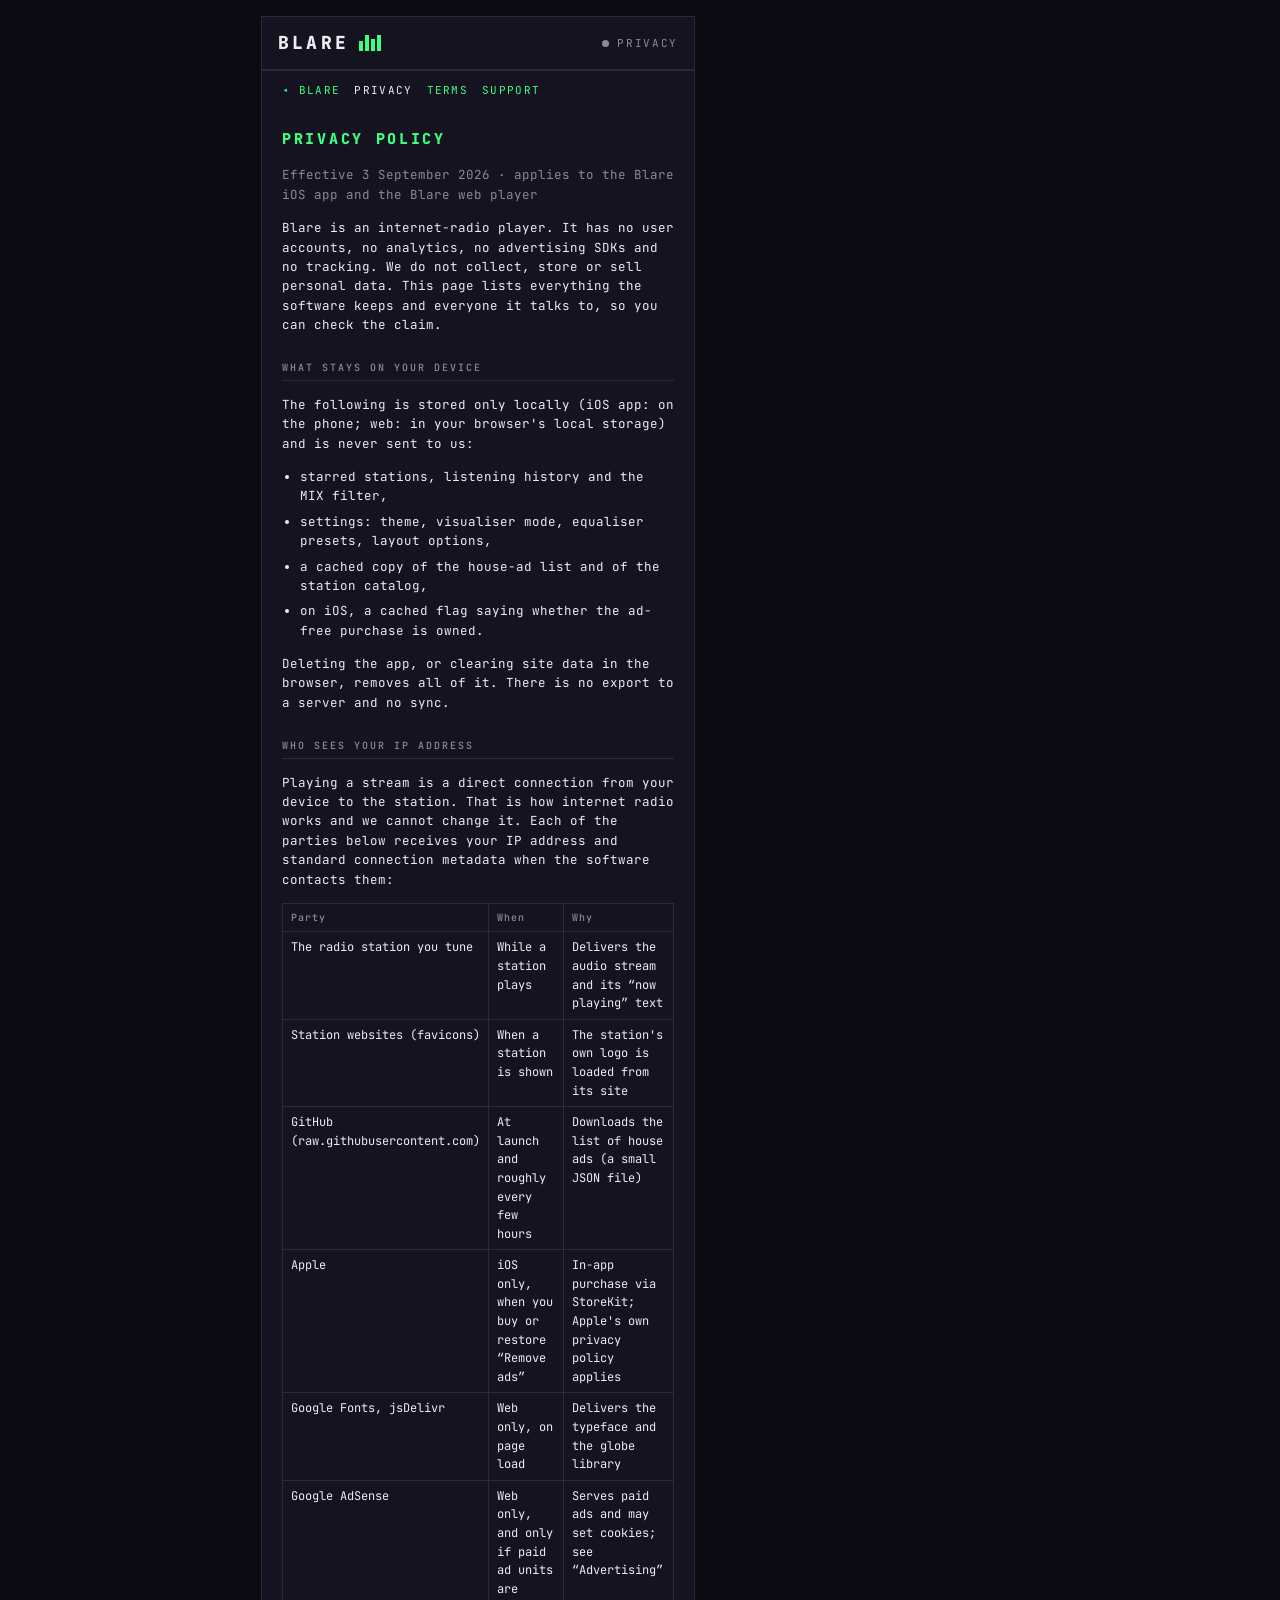
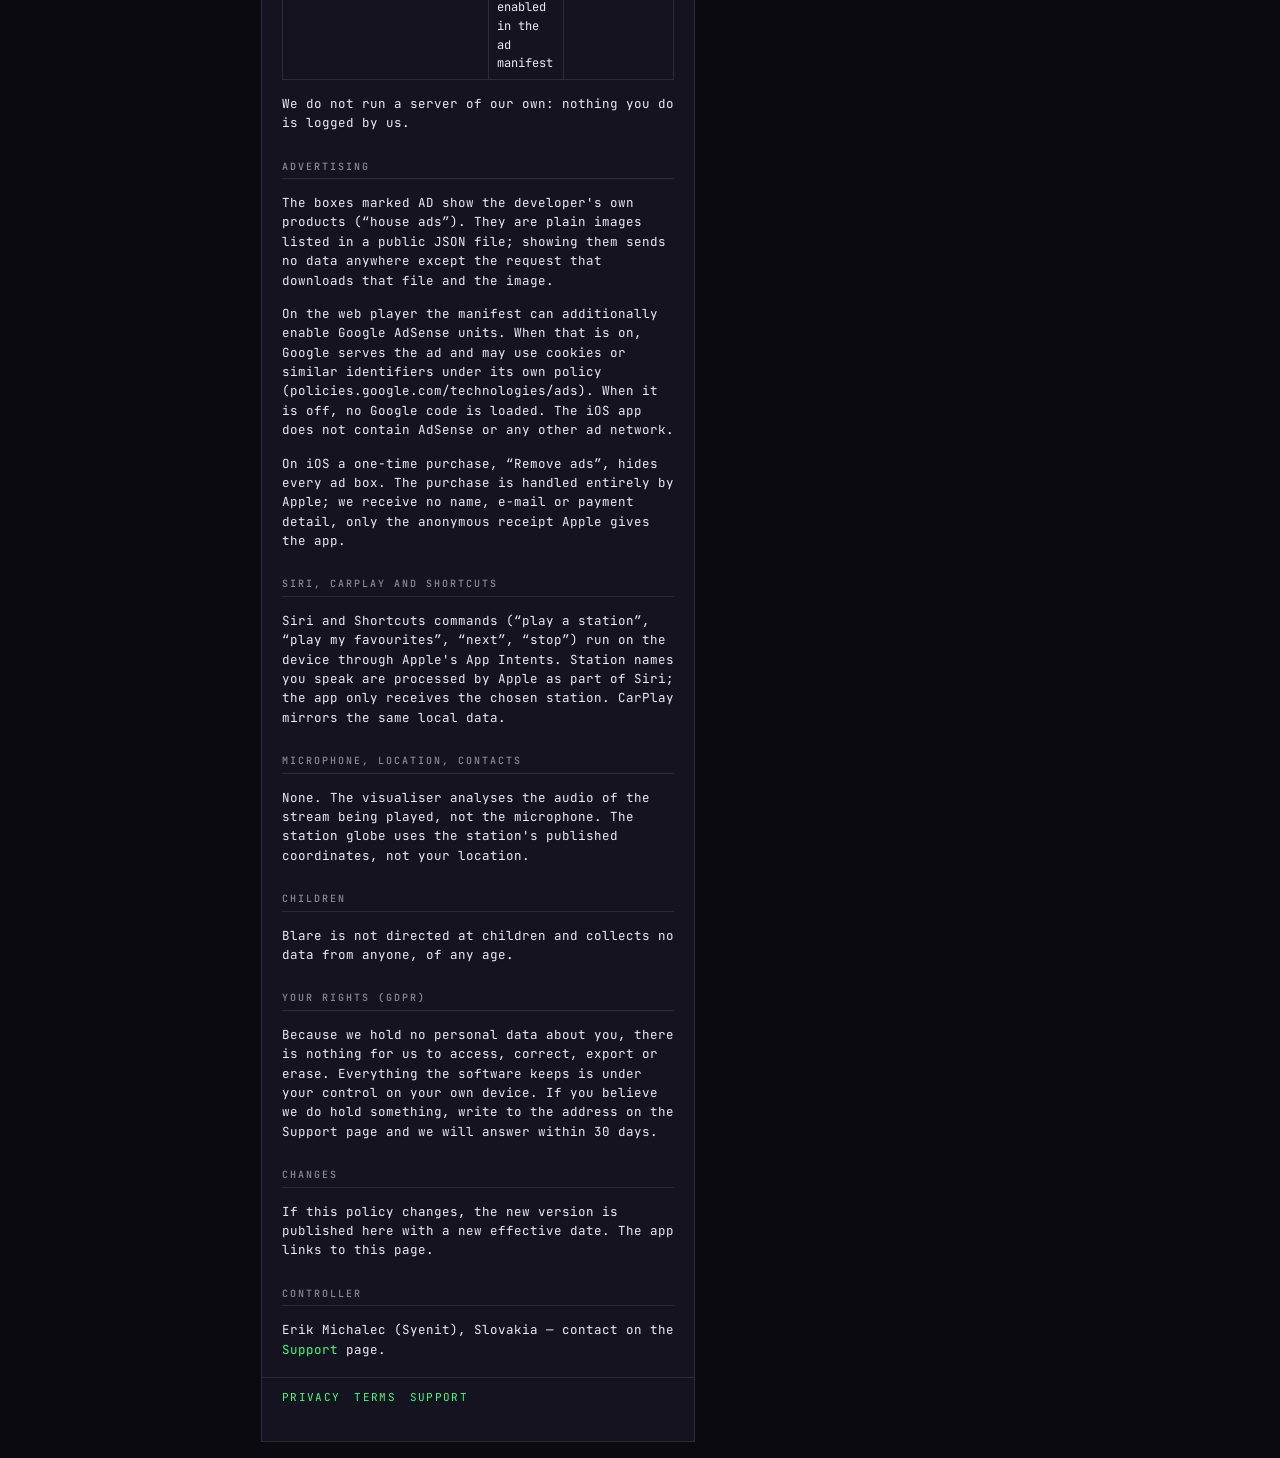
==== privacy.html @ 8f81e280 "Temporary Blare site: landing, privacy policy, terms, support Co-Authored-By: Claude Fable 5.1 <nore" ====
<!DOCTYPE html>
<html lang="en">
<head>
<meta charset="utf-8">
<meta name="viewport" content="width=device-width, initial-scale=1">
<title>Privacy Policy — Blare</title>
<meta name="description" content="How Blare (iOS app and web player) handles data: no accounts, no analytics, no tracking. What stays on your device and which third parties see your IP address.">
<link rel="preconnect" href="https://fonts.googleapis.com">
<link rel="preconnect" href="https://fonts.gstatic.com" crossorigin>
<link href="https://fonts.googleapis.com/css2?family=JetBrains+Mono:wght@400;500;700;800&display=swap" rel="stylesheet">
<link rel="stylesheet" href="blare.css">
</head>
<body>
<div class="page">
  <main class="doc">
    <header class="topbar">
      <div class="wordmark"><a href="./">BLARE</a> <span class="logo" aria-hidden="true"><i></i><i></i><i></i><i></i></span></div>
      <div class="status"><span class="dot"></span><span>PRIVACY</span></div>
    </header>
    <nav class="doc-nav">
      <a href="./">◂ BLARE</a>
      <a href="privacy.html" class="on">PRIVACY</a>
      <a href="terms.html">TERMS</a>
      <a href="support.html">SUPPORT</a>
    </nav>
    <article class="doc-body">
<h1>PRIVACY POLICY</h1>
<p class="dim">Effective 3 September 2026 · applies to the Blare iOS app and the Blare web player</p>

<p>Blare is an internet-radio player. It has no user accounts, no analytics, no advertising SDKs and no tracking. We do not collect, store or sell personal data. This page lists everything the software keeps and everyone it talks to, so you can check the claim.</p>

<h2>WHAT STAYS ON YOUR DEVICE</h2>
<p>The following is stored only locally (iOS app: on the phone; web: in your browser's local storage) and is never sent to us:</p>
<ul>
  <li>starred stations, listening history and the MIX filter,</li>
  <li>settings: theme, visualiser mode, equaliser presets, layout options,</li>
  <li>a cached copy of the house-ad list and of the station catalog,</li>
  <li>on iOS, a cached flag saying whether the ad-free purchase is owned.</li>
</ul>
<p>Deleting the app, or clearing site data in the browser, removes all of it. There is no export to a server and no sync.</p>

<h2>WHO SEES YOUR IP ADDRESS</h2>
<p>Playing a stream is a direct connection from your device to the station. That is how internet radio works and we cannot change it. Each of the parties below receives your IP address and standard connection metadata when the software contacts them:</p>
<table>
  <tr><th>Party</th><th>When</th><th>Why</th></tr>
  <tr><td>The radio station you tune</td><td>While a station plays</td><td>Delivers the audio stream and its “now playing” text</td></tr>
  <tr><td>Station websites (favicons)</td><td>When a station is shown</td><td>The station's own logo is loaded from its site</td></tr>
  <tr><td>GitHub (raw.githubusercontent.com)</td><td>At launch and roughly every few hours</td><td>Downloads the list of house ads (a small JSON file)</td></tr>
  <tr><td>Apple</td><td>iOS only, when you buy or restore “Remove ads”</td><td>In-app purchase via StoreKit; Apple's own privacy policy applies</td></tr>
  <tr><td>Google Fonts, jsDelivr</td><td>Web only, on page load</td><td>Delivers the typeface and the globe library</td></tr>
  <tr><td>Google AdSense</td><td>Web only, and only if paid ad units are enabled in the ad manifest</td><td>Serves paid ads and may set cookies; see “Advertising”</td></tr>
</table>
<p>We do not run a server of our own: nothing you do is logged by us.</p>

<h2>ADVERTISING</h2>
<p>The boxes marked AD show the developer's own products (“house ads”). They are plain images listed in a public JSON file; showing them sends no data anywhere except the request that downloads that file and the image.</p>
<p>On the web player the manifest can additionally enable Google AdSense units. When that is on, Google serves the ad and may use cookies or similar identifiers under its own policy (policies.google.com/technologies/ads). When it is off, no Google code is loaded. The iOS app does not contain AdSense or any other ad network.</p>
<p>On iOS a one-time purchase, “Remove ads”, hides every ad box. The purchase is handled entirely by Apple; we receive no name, e-mail or payment detail, only the anonymous receipt Apple gives the app.</p>

<h2>SIRI, CARPLAY AND SHORTCUTS</h2>
<p>Siri and Shortcuts commands (“play a station”, “play my favourites”, “next”, “stop”) run on the device through Apple's App Intents. Station names you speak are processed by Apple as part of Siri; the app only receives the chosen station. CarPlay mirrors the same local data.</p>

<h2>MICROPHONE, LOCATION, CONTACTS</h2>
<p>None. The visualiser analyses the audio of the stream being played, not the microphone. The station globe uses the station's published coordinates, not your location.</p>

<h2>CHILDREN</h2>
<p>Blare is not directed at children and collects no data from anyone, of any age.</p>

<h2>YOUR RIGHTS (GDPR)</h2>
<p>Because we hold no personal data about you, there is nothing for us to access, correct, export or erase. Everything the software keeps is under your control on your own device. If you believe we do hold something, write to the address on the Support page and we will answer within 30 days.</p>

<h2>CHANGES</h2>
<p>If this policy changes, the new version is published here with a new effective date. The app links to this page.</p>

<h2>CONTROLLER</h2>
<p>Erik Michalec (Syenit), Slovakia — contact on the <a href="support.html">Support</a> page.</p>
    </article>
    <nav class="doc-nav">
      <a href="privacy.html">PRIVACY</a><a href="terms.html">TERMS</a><a href="support.html">SUPPORT</a>
    </nav>
  </main>
</div>
</body>
</html>
---- blare.css ----
/* Blare web — the iOS player's look, token for token.
   Every colour is a theme token; the themes are the same eleven as the app. */
:root{
  --bg0:#0b0a10;--bg:#151320;--pn:#1b1824;--fg:#ececf1;--dim:#8a8a95;--ln:#2e2b38;
  --acc:#3dff7f;--acc2:#ffd400;--ok:#3dff7f;--warn:#ffd400;--err:#ff3d9a;
  --rowpad:10px;--cellw:7px;
}
*{box-sizing:border-box}
html,body{margin:0;padding:0;background:var(--bg0);color:var(--fg);overflow-x:hidden}
body{font-family:'JetBrains Mono',ui-monospace,SFMono-Regular,Menlo,monospace;font-size:12px;line-height:1.35;-webkit-font-smoothing:antialiased}
button{font:inherit;color:inherit;background:none;border:0;cursor:pointer;padding:0}
input{font:inherit;color:inherit}
a{color:var(--acc);text-decoration:none}
.hidden{display:none!important}
.dim{color:var(--dim)}.acc{color:var(--acc)}.acc2{color:var(--acc2)}.warn{color:var(--warn)}.ok{color:var(--ok)}.err{color:var(--err)}
.center{text-align:center}
.label{font-size:9px;letter-spacing:.2em;color:var(--dim)}

.page{min-height:100vh;display:grid;grid-template-columns:minmax(0,1fr);justify-items:center;align-content:start;gap:12px;padding:16px}
.ad-side{display:none}
@media (min-width:1100px){
  .page{grid-template-columns:434px 300px;justify-content:center;column-gap:24px}
  .ad-leaderboard{grid-column:1/2;grid-row:1;align-self:start}
  .phone{grid-column:1/2;grid-row:2}
  .ad-side{display:flex;grid-column:2/3;grid-row:2;align-self:start;position:sticky;top:16px}
}

/* ---- the phone column ---- */
.phone{width:100%;max-width:434px;min-height:calc(100vh - 32px);background:var(--bg);border:1px solid var(--ln);display:flex;flex-direction:column;position:relative;overflow:hidden}
.phone.scan::after{content:"";position:absolute;inset:0;pointer-events:none;background:repeating-linear-gradient(0deg,rgba(0,0,0,.14) 0 1px,transparent 1px 3px)}
.phone.compact{--rowpad:6px}

.topbar{display:flex;align-items:center;gap:14px;padding:14px 16px;border-bottom:1px solid var(--ln)}
.wordmark{font-weight:800;font-size:18px;letter-spacing:.18em;display:flex;align-items:center;gap:10px;flex:1}
.logo{display:inline-flex;gap:2px;align-items:flex-end;height:16px}
.logo i{display:block;width:4px;background:var(--acc)}
.logo i:nth-child(1){height:10px}.logo i:nth-child(2){height:16px}.logo i:nth-child(3){height:12px}.logo i:nth-child(4){height:16px}
.status{display:flex;align-items:center;gap:8px;font-size:11px;letter-spacing:.15em;color:var(--dim)}
.dot{width:7px;height:7px;background:var(--dim);border-radius:50%}
.dot.live{background:var(--ok);animation:blinkdot 1.6s infinite}
@keyframes blinkdot{0%,60%{opacity:1}61%,100%{opacity:.15}}
.icon{font-size:14px;color:var(--acc)}
#settingsBtn{color:var(--dim)}

.screen{display:flex;flex-direction:column;gap:10px;padding:14px 16px;flex:1}

/* ---- station card ---- */
.card{border:1px solid var(--ln)}
.card-head{display:flex;align-items:center;gap:10px;padding:12px 12px 6px}
.station-name{flex:1;color:var(--acc);font-weight:800;letter-spacing:.12em;font-size:13px;white-space:nowrap;overflow:hidden;text-overflow:ellipsis}
.kind{color:var(--dim);font-size:11px}
.star{color:var(--dim);font-size:14px}.star.on{color:var(--acc2)}
.title-line{padding:6px 12px;font-size:15px;white-space:nowrap;overflow:hidden;text-overflow:ellipsis}
.title-line.none{color:var(--dim)}
.title-line .note{color:var(--acc)}
.meta-line{display:flex;justify-content:space-between;padding:0 12px 10px;font-size:11px;color:var(--dim);border-bottom:1px solid var(--ln)}
#playstate.on{color:var(--ok)}
.spectrum{padding:10px 10px 6px}
#spec{display:block;width:100%;height:150px}
.caption{padding:0 12px 6px;font-size:9px;letter-spacing:.18em;color:var(--dim)}
.caption.live{color:var(--ok)}.caption.pattern{color:var(--warn)}
.stream-line{display:flex;justify-content:space-between;padding:4px 12px 12px;font-size:11px;letter-spacing:.1em}

/* ---- vis slider ---- */
.vis{display:flex;align-items:center;gap:12px;border:1px solid var(--ln);padding:12px}
.segments{flex:1;display:flex;gap:2px;height:12px;cursor:pointer}
.segments i{flex:1;background:var(--pn);border:1px solid var(--ln)}
.segments i.on{background:var(--acc);border-color:var(--acc)}
.mode{font-weight:700;letter-spacing:.12em;font-size:12px;min-width:6ch;text-align:right}
.vis-icon{color:var(--dim)}

/* ---- transport ---- */
.transport{display:grid;grid-template-columns:1fr 1fr 1fr;gap:12px}
.tbtn{border:1px solid var(--ln);padding:16px 0;font-size:13px;letter-spacing:.2em;font-weight:500}
.tbtn.play{background:var(--acc);color:var(--bg0);font-size:20px;border-color:var(--acc)}
.volume{display:flex;align-items:center;gap:12px;border:1px solid var(--ln);padding:8px 12px}
.volume input{flex:1;accent-color:var(--acc)}

/* ---- list ---- */
.list-box{border:1px solid var(--ln)}
.list-head{display:flex;justify-content:space-between;align-items:center;padding:12px;border-bottom:1px solid var(--ln);font-size:11px;letter-spacing:.1em}
.src{color:var(--acc);letter-spacing:.15em;font-weight:700;border-left:1px solid var(--ln);padding-left:12px}
.rows{list-style:none;margin:0;padding:0}
.rows li{display:flex;align-items:center;gap:10px;padding:var(--rowpad) 12px;border-bottom:1px solid var(--ln);cursor:pointer;min-height:44px}
.rows li:last-child{border-bottom:0}
.rows li .mark{width:12px;color:var(--acc)}
.rows li .idx{color:var(--dim);min-width:3ch;text-align:right}
.rows li .name{flex:1;font-weight:700;letter-spacing:.08em;white-space:nowrap;overflow:hidden;text-overflow:ellipsis;text-transform:uppercase}
.rows li .sub{display:block;font-weight:400;color:var(--dim);font-size:10px;letter-spacing:.06em}
.rows li.cur .name{color:var(--acc)}
.rows li .np{width:8px;height:8px;border-radius:50%;background:var(--ln)}
.rows li.cur .np{background:var(--ok)}
.rows li .fav{color:var(--dim)}.rows li .fav.on{color:var(--acc2)}
.rows li .meta{color:var(--dim);font-size:11px;white-space:nowrap}
.open-all{width:100%;padding:12px;color:var(--acc);letter-spacing:.15em;font-weight:700;border-top:1px solid var(--ln)}

/* ---- lib ---- */
.search{display:flex;align-items:center;gap:10px;border:1px solid var(--acc);padding:12px}
.search input{flex:1;background:none;border:0;outline:0;font-size:16px;letter-spacing:.08em;text-transform:uppercase}
.search input::placeholder{color:var(--dim)}
.chips{display:flex;align-items:center;gap:8px;flex-wrap:wrap}
.chip{border:1px solid var(--ln);padding:8px 12px;letter-spacing:.12em;font-size:11px;color:var(--acc)}
.chip.on{background:var(--acc);color:var(--bg0);border-color:var(--acc)}
.col-head{display:flex;justify-content:space-between;font-size:9px;letter-spacing:.2em;color:var(--dim);padding:0 12px}
.rows.lib{border:1px solid var(--ln)}

/* ---- settings ---- */
.themes{display:grid;grid-template-columns:1fr 1fr;gap:8px}
.theme{border:1px solid var(--ln);padding:10px;text-align:left;display:flex;align-items:center;gap:8px;font-size:11px;letter-spacing:.1em}
.theme.on{border-color:var(--acc)}
.theme .sw{display:flex;gap:2px}.theme .sw i{width:8px;height:14px;display:block}
.about{font-size:11px;line-height:1.5;border:1px solid var(--ln);padding:12px}
.store{display:block;border:1px solid var(--acc);padding:14px;text-align:center;letter-spacing:.15em;font-weight:700}

/* ---- tabs ---- */
.tabs{display:grid;grid-template-columns:repeat(5,1fr);border-top:1px solid var(--ln);background:var(--pn)}
.tab{padding:12px 0 14px;font-size:9px;letter-spacing:.25em;color:var(--dim);display:flex;flex-direction:column;gap:6px;align-items:center}
.tab span{font-size:14px}
.tab.on{color:var(--acc)}
.tab.on::before{content:"";display:block;width:60%;height:2px;background:var(--acc);margin:-12px 0 4px}

/* ---- ad slots ----
   Reserved at IAB sizes so a network creative drops in without a reflow.
   Dashed border + AD badge: the reader always knows what this box is. */
.ad{border:1px dashed var(--ln);color:var(--fg);position:relative;display:flex;align-items:center;justify-content:center;text-align:left}
.ad-leaderboard{width:100%;max-width:434px;height:90px}
.ad-inline{min-height:72px}
.ad-side{width:300px;min-height:600px}
.ad .badge{position:absolute;top:6px;left:8px;font-size:9px;letter-spacing:.2em;color:var(--dim);border:1px solid var(--dim);padding:2px 5px}
.ad a.house{display:flex;flex-direction:column;gap:3px;padding:22px 12px 12px;width:100%;color:inherit}
.ad-side a.house{justify-content:center;height:600px;padding:12px 16px;gap:10px}
.ad .kicker{font-size:9px;letter-spacing:.18em;color:var(--dim)}
.ad .title{font-weight:700;font-size:13px}
.ad .line{font-size:11px;color:var(--dim)}
.ad .cta{color:var(--acc);font-size:11px;letter-spacing:.12em;margin-top:6px}

/* Leaderboard: 90px tall, so the house ad reads as one row, not a stack. */
.ad-leaderboard a.house{flex-direction:row;align-items:center;flex-wrap:wrap;gap:4px 14px;padding:10px 12px 10px 52px;height:90px}
.ad-leaderboard .kicker{width:100%}
.ad-leaderboard .line{flex:1;min-width:0;white-space:nowrap;overflow:hidden;text-overflow:ellipsis}
.ad-leaderboard .cta{margin:0}

.ad a.house.has-image{padding:0;align-items:center;justify-content:center}
.ad a.house img{max-width:100%;max-height:100%;object-fit:contain;display:block}
.ad-leaderboard a.house.has-image img{height:90px}
.ad-side a.house.has-image img{height:600px;width:300px}
.ad-inline a.house.has-image img{height:72px}

/* ---- screens added for parity with the iOS app ---- */
.icon.dim{color:var(--dim)}
.box{border:1px solid var(--ln);padding:10px 12px;font-size:12px}
.note{font-size:11px;line-height:1.5}
.scope{font-size:9px;letter-spacing:.18em;line-height:1.6}
.panel{border:1px solid var(--acc);background:var(--pn);padding:14px 12px;display:flex;flex-direction:column;gap:8px}
.panel .tag{font-size:10px;letter-spacing:.2em;color:var(--acc)}
.panel .track{font-size:17px;font-weight:700;line-height:1.35}
.panel .why{color:var(--warn);font-size:12px;line-height:1.5;border-top:1px solid var(--ln);padding-top:8px}
.panel .hop{border:1px solid var(--acc);color:var(--acc);padding:14px;font-weight:700;letter-spacing:.1em;width:100%}
.filter{font-size:10px;letter-spacing:.1em;color:var(--dim);display:flex;gap:6px;align-items:center;min-height:32px;cursor:pointer}
.filter.on{color:var(--acc2)}
.seg2{display:grid;grid-template-columns:1fr 1fr;border:1px solid var(--ln)}
.segbtn{padding:14px;letter-spacing:.15em;font-weight:700;color:var(--dim)}
.segbtn.on{background:var(--acc);color:var(--bg0)}
.chips .chip.acc2{color:var(--acc2)}
.chips .chip.acc2.on{background:var(--acc2);color:var(--bg0);border-color:var(--acc2)}
.chips.wrap{flex-wrap:wrap}
.legend{font-size:9px;letter-spacing:.12em;line-height:1.6;padding:0 12px 6px}
.rows li.sug{flex-direction:column;align-items:stretch;gap:4px}
.rows li .reason{font-weight:400;color:var(--dim);font-size:11px}
.rows li .tune{color:var(--acc);font-weight:700;letter-spacing:.15em;padding:8px 12px;border:1px solid var(--ln)}
.zero{border:1px solid var(--ln);padding:16px 12px;display:flex;flex-direction:column;gap:6px}
.zero .big{font-size:40px;font-weight:700;color:var(--dim)}
.zero .tier{font-size:12px;color:var(--dim);white-space:pre}
.zero .msg{font-size:15px;font-weight:700}
.watch{border:1px solid var(--ln);padding:12px;display:flex;align-items:center;gap:10px}
.watch .name{flex:1;font-weight:700;letter-spacing:.08em}
.watch .st{border:1px solid var(--ln);color:var(--dim);padding:6px 10px;font-size:11px;letter-spacing:.1em}
.globe-box{position:relative;height:420px;border:1px solid var(--ln);background:var(--pn)}
#globe{display:block;width:100%;height:100%;touch-action:none;cursor:grab}
.globe-zoom{position:absolute;right:8px;bottom:8px;display:flex;flex-direction:column;gap:6px}
.globe-zoom button{width:44px;height:44px;background:var(--bg);border:1px solid var(--ln);color:var(--fg);font-size:18px}
.station-card{border:1px solid var(--acc);background:var(--pn);padding:12px;display:flex;flex-direction:column;gap:6px}
.station-card .row{display:flex;justify-content:space-between;align-items:baseline;gap:8px}
.station-card .name{font-weight:800;letter-spacing:.1em;color:var(--acc)}
.station-card .btns{display:flex;gap:8px;margin-top:4px}
.station-card .btns button{border:1px solid var(--ln);padding:10px 14px;letter-spacing:.12em;color:var(--acc);font-weight:700}
.custom{display:grid;grid-template-columns:repeat(3,minmax(0,1fr));gap:8px}
.custom label{display:flex;flex-direction:column;gap:4px;font-size:9px;letter-spacing:.15em;color:var(--dim)}
.custom input[type=color]{width:100%;height:36px;border:1px solid var(--ln);background:none;padding:0}
.search .chip{margin-left:8px}
.sw{display:flex;gap:2px}.sw i{width:8px;height:14px;display:block}

/* ---- landscape stage ---- */
.stage{position:fixed;inset:0;background:var(--bg);z-index:50;display:flex;flex-direction:column;justify-content:space-between;padding:16px 26px 14px;overflow:hidden}
#stageSpec{position:absolute;inset:0;width:100%;height:100%}
.stage-scrim{position:absolute;inset:0;background:linear-gradient(180deg,var(--bg) 0%,transparent 30%,transparent 48%,var(--bg) 96%);opacity:.9;pointer-events:none}
.stage-top,.stage-mid,.stage-bottom{position:relative}
.wordmark.small{font-size:13px}
.stage-station{color:var(--acc);letter-spacing:.15em;font-weight:700;margin-top:6px}
.stage-caption{font-size:9px;letter-spacing:.18em;color:var(--dim);margin-top:4px}
.stage-title{font-size:30px;font-weight:800;letter-spacing:.02em;line-height:1.15;text-shadow:0 0 12px var(--bg)}
.stage.xl .stage-title{font-size:44px}
.stage-sub{color:var(--dim);font-size:13px;margin-top:6px}
.stage-bottom{display:flex;gap:10px;align-items:center}
.stage-bottom .tbtn{padding:12px 16px;min-width:64px}
.stage-opts{position:absolute;top:62px;right:16px;width:290px;background:var(--bg);border:1px solid var(--acc);padding:12px;display:flex;flex-direction:column;gap:10px;z-index:2}
.stage-opts .label{margin-bottom:4px}
.stage.no-scrim .stage-scrim{display:none}
.stage.no-controls .stage-bottom{visibility:hidden}

/* Country chips: the flag as a faded backdrop, the name on top. Emoji flags
   need no assets; opacity keeps them in the palette's register. */
.chip.flagged{position:relative;overflow:hidden;isolation:isolate}
.chip.flagged::before{content:attr(data-flag);position:absolute;right:-4px;top:50%;transform:translateY(-50%);font-size:28px;line-height:1;opacity:.18;filter:saturate(.7);z-index:-1;pointer-events:none}
.chip.flagged.on::before{opacity:.35}

/* ---- legal / support documents ---- */
.doc{width:100%;max-width:640px;background:var(--bg);border:1px solid var(--ln);padding:0 0 24px;margin:0 auto}
.doc .topbar .wordmark a{color:var(--fg)}
.doc-body{padding:18px 20px;display:flex;flex-direction:column;gap:14px;font-size:12.5px;line-height:1.55}
.doc h1{font-size:15px;letter-spacing:.18em;color:var(--acc);margin:0;font-weight:800}
.doc h2{font-size:10px;letter-spacing:.2em;color:var(--dim);margin:12px 0 0;font-weight:500;border-bottom:1px solid var(--ln);padding-bottom:4px}
.doc p,.doc li{margin:0}
.doc ul{margin:0;padding-left:18px;display:flex;flex-direction:column;gap:6px}
.doc table{border-collapse:collapse;width:100%;font-size:12px}
.doc th,.doc td{text-align:left;padding:6px 8px;border:1px solid var(--ln);vertical-align:top}
.doc th{color:var(--dim);font-weight:500;letter-spacing:.1em;font-size:10px}
.doc-nav{display:flex;gap:14px;padding:12px 20px;border-top:1px solid var(--ln);font-size:11px;letter-spacing:.12em}
.doc-nav a.on{color:var(--fg)}
.footer-links{margin-top:6px}.footer-links a{margin-right:12px}
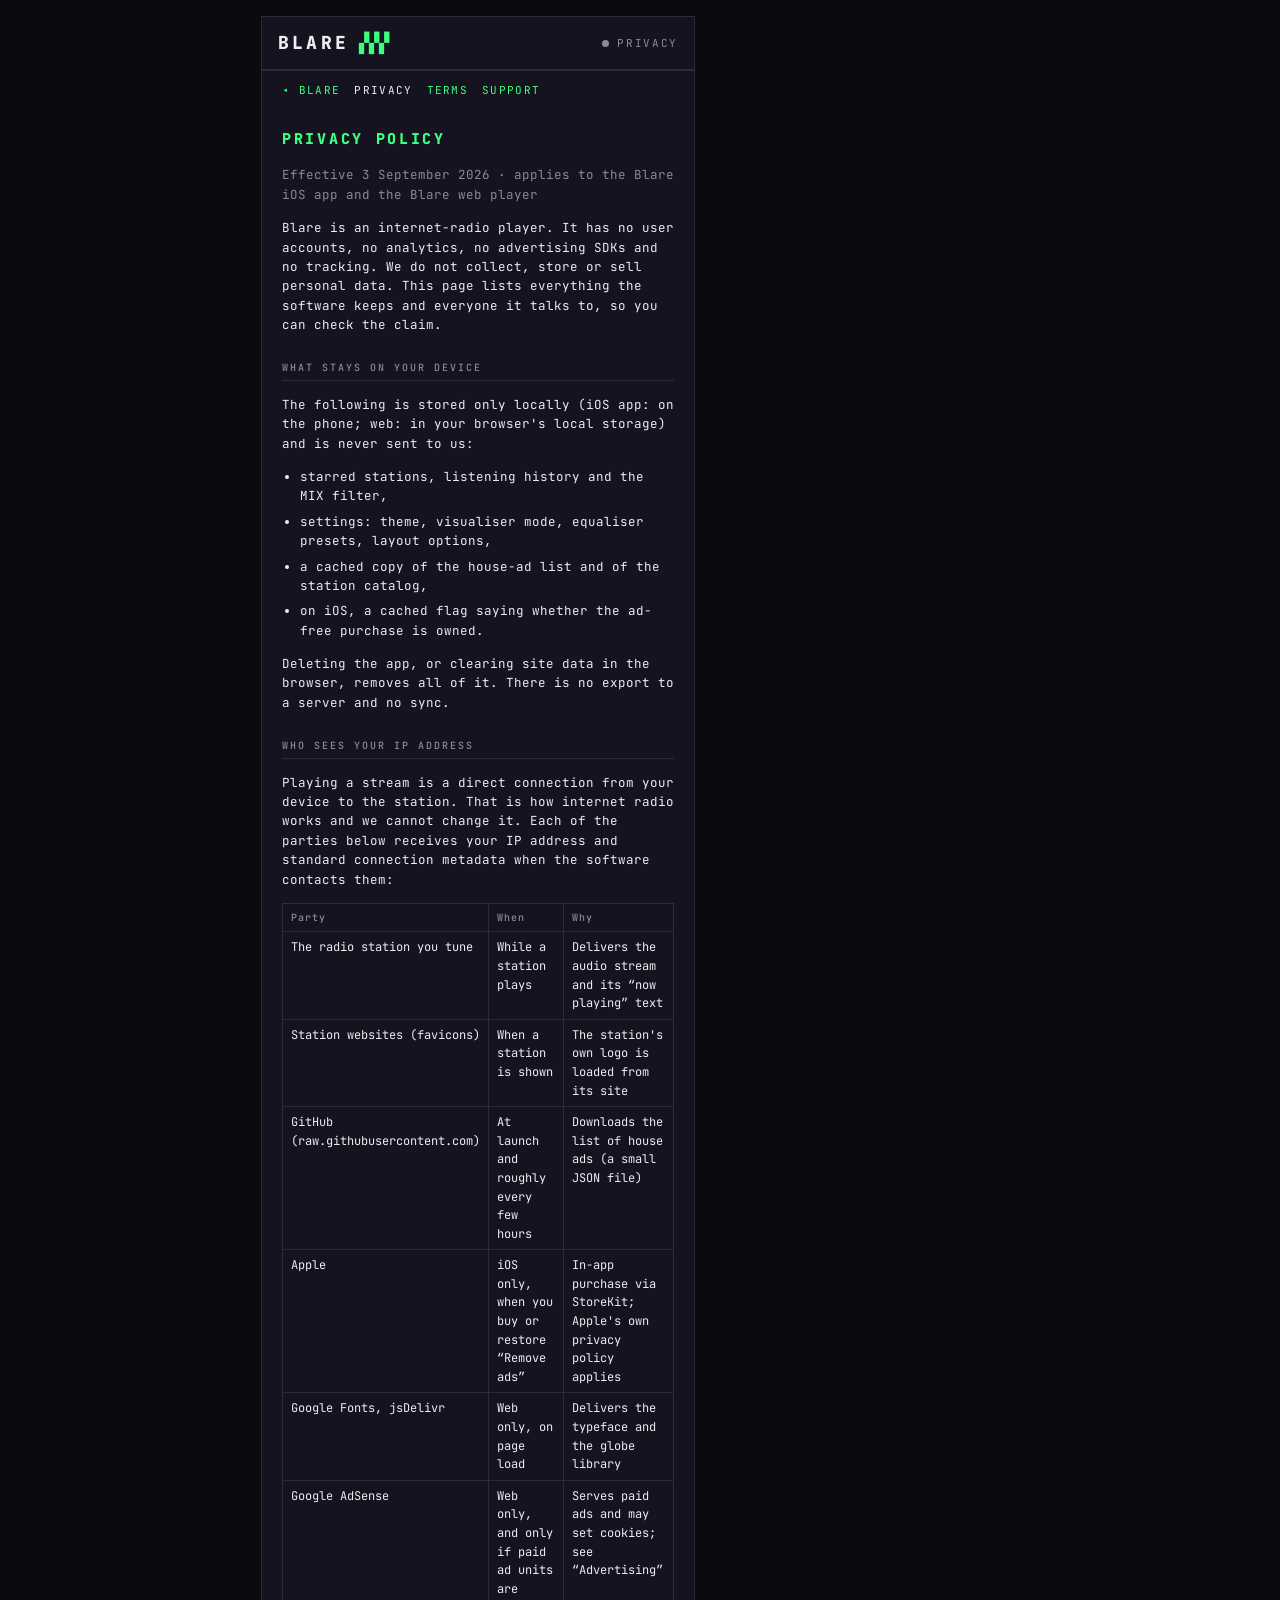
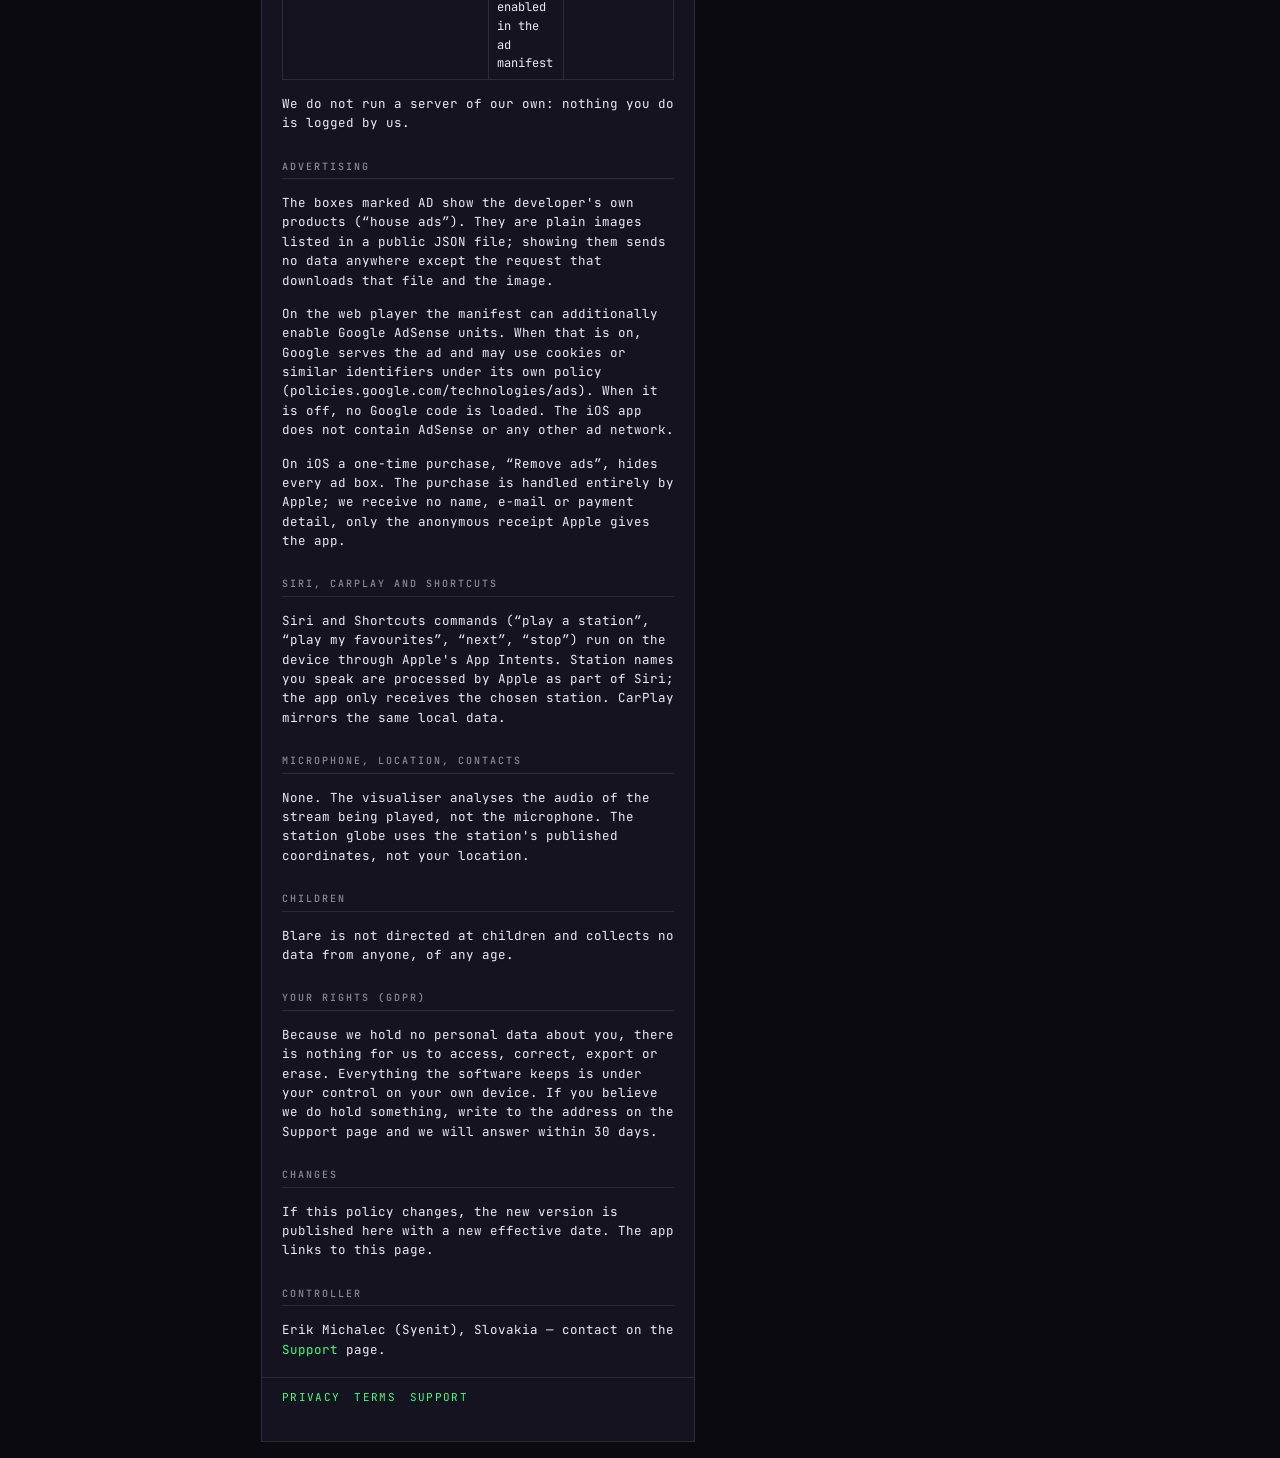
==== commit 6bdbb448: "Wordmark: BLARE ▞▞▞, the app's mark Co-Authored-By: Claude Fable 5.1 <noreply@anthropic.com>" ====
--- a/privacy.html
+++ b/privacy.html
@@ -14,7 +14,7 @@
 <div class="page">
   <main class="doc">
     <header class="topbar">
-      <div class="wordmark"><a href="./">BLARE</a> <span class="logo" aria-hidden="true"><i></i><i></i><i></i><i></i></span></div>
+      <div class="wordmark"><a href="./">BLARE</a> <span class="logo" aria-hidden="true">▞▞▞</span></div>
       <div class="status"><span class="dot"></span><span>PRIVACY</span></div>
     </header>
     <nav class="doc-nav">
--- a/blare.css
+++ b/blare.css
@@ -32,9 +32,7 @@
 
 .topbar{display:flex;align-items:center;gap:14px;padding:14px 16px;border-bottom:1px solid var(--ln)}
 .wordmark{font-weight:800;font-size:18px;letter-spacing:.18em;display:flex;align-items:center;gap:10px;flex:1}
-.logo{display:inline-flex;gap:2px;align-items:flex-end;height:16px}
-.logo i{display:block;width:4px;background:var(--acc)}
-.logo i:nth-child(1){height:10px}.logo i:nth-child(2){height:16px}.logo i:nth-child(3){height:12px}.logo i:nth-child(4){height:16px}
+.logo{color:var(--acc);font-weight:400;letter-spacing:0;font-size:.95em;line-height:1}
 .status{display:flex;align-items:center;gap:8px;font-size:11px;letter-spacing:.15em;color:var(--dim)}
 .dot{width:7px;height:7px;background:var(--dim);border-radius:50%}
 .dot.live{background:var(--ok);animation:blinkdot 1.6s infinite}
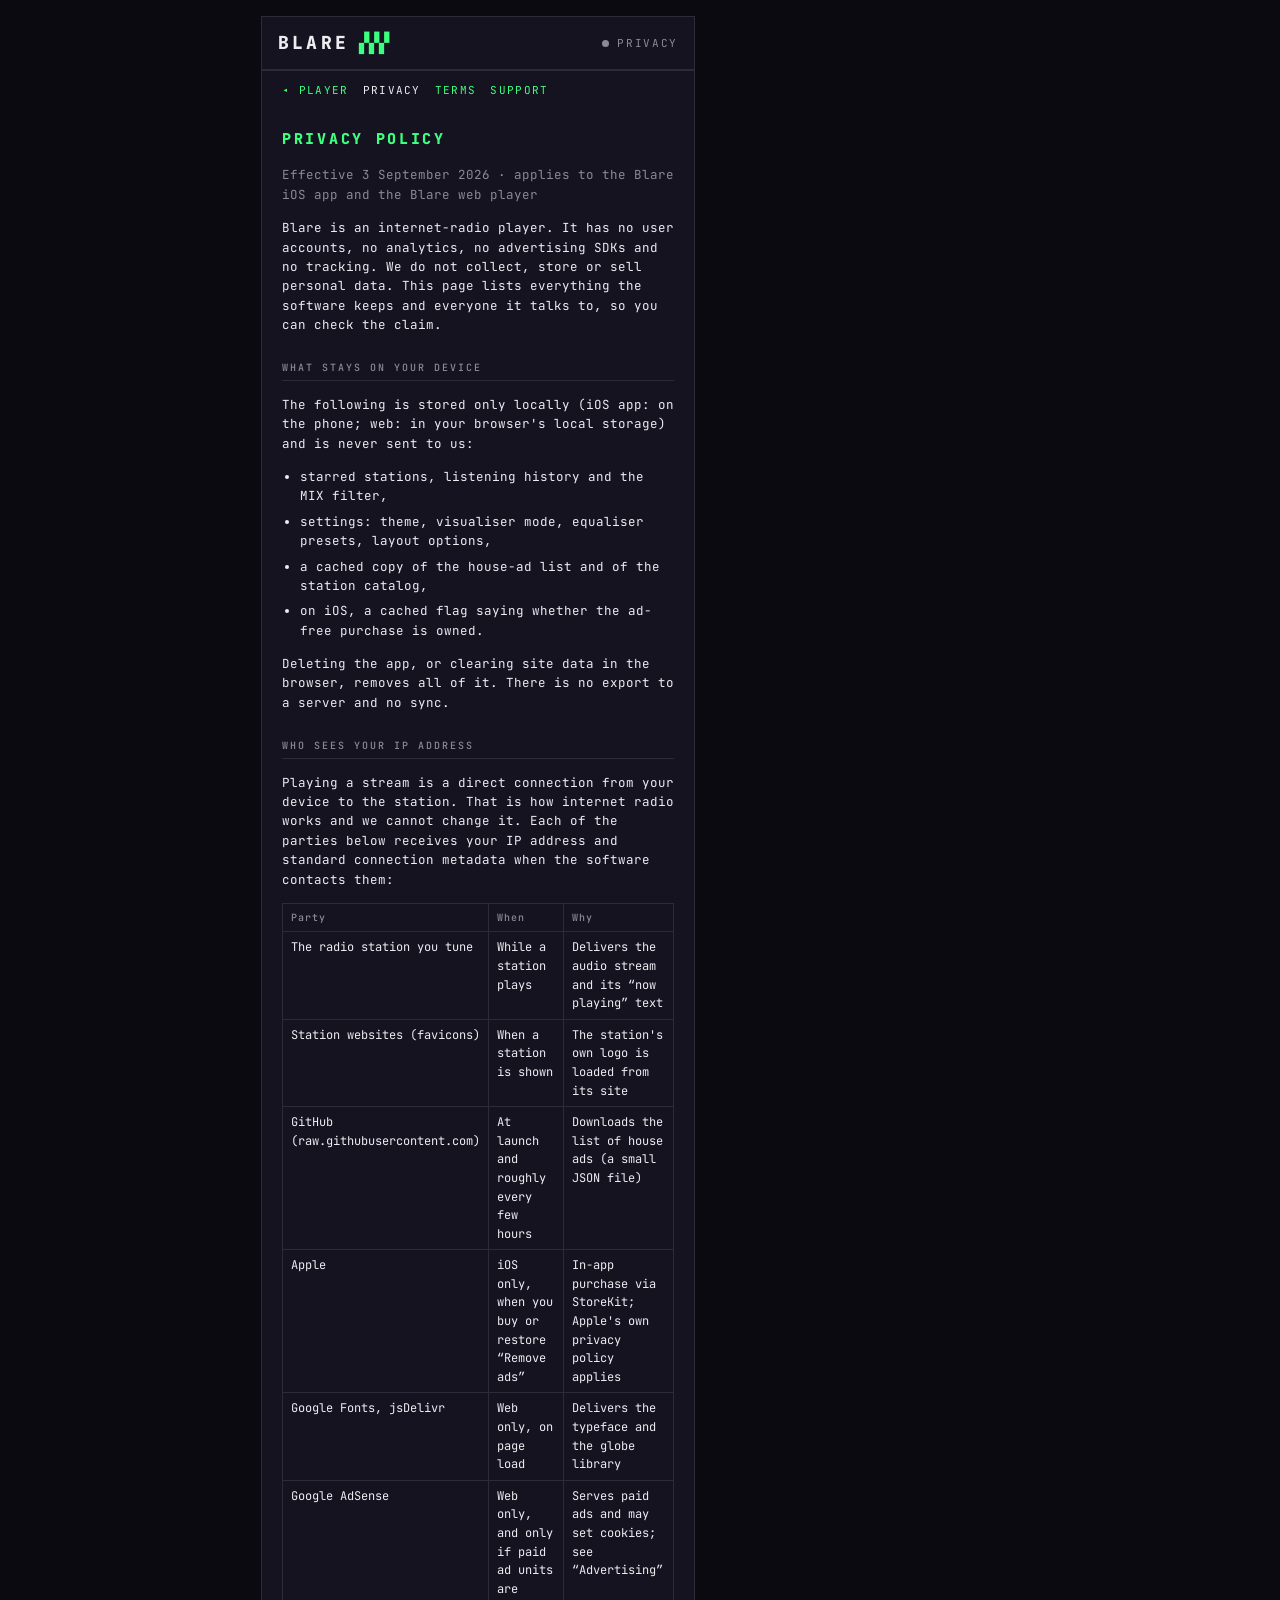
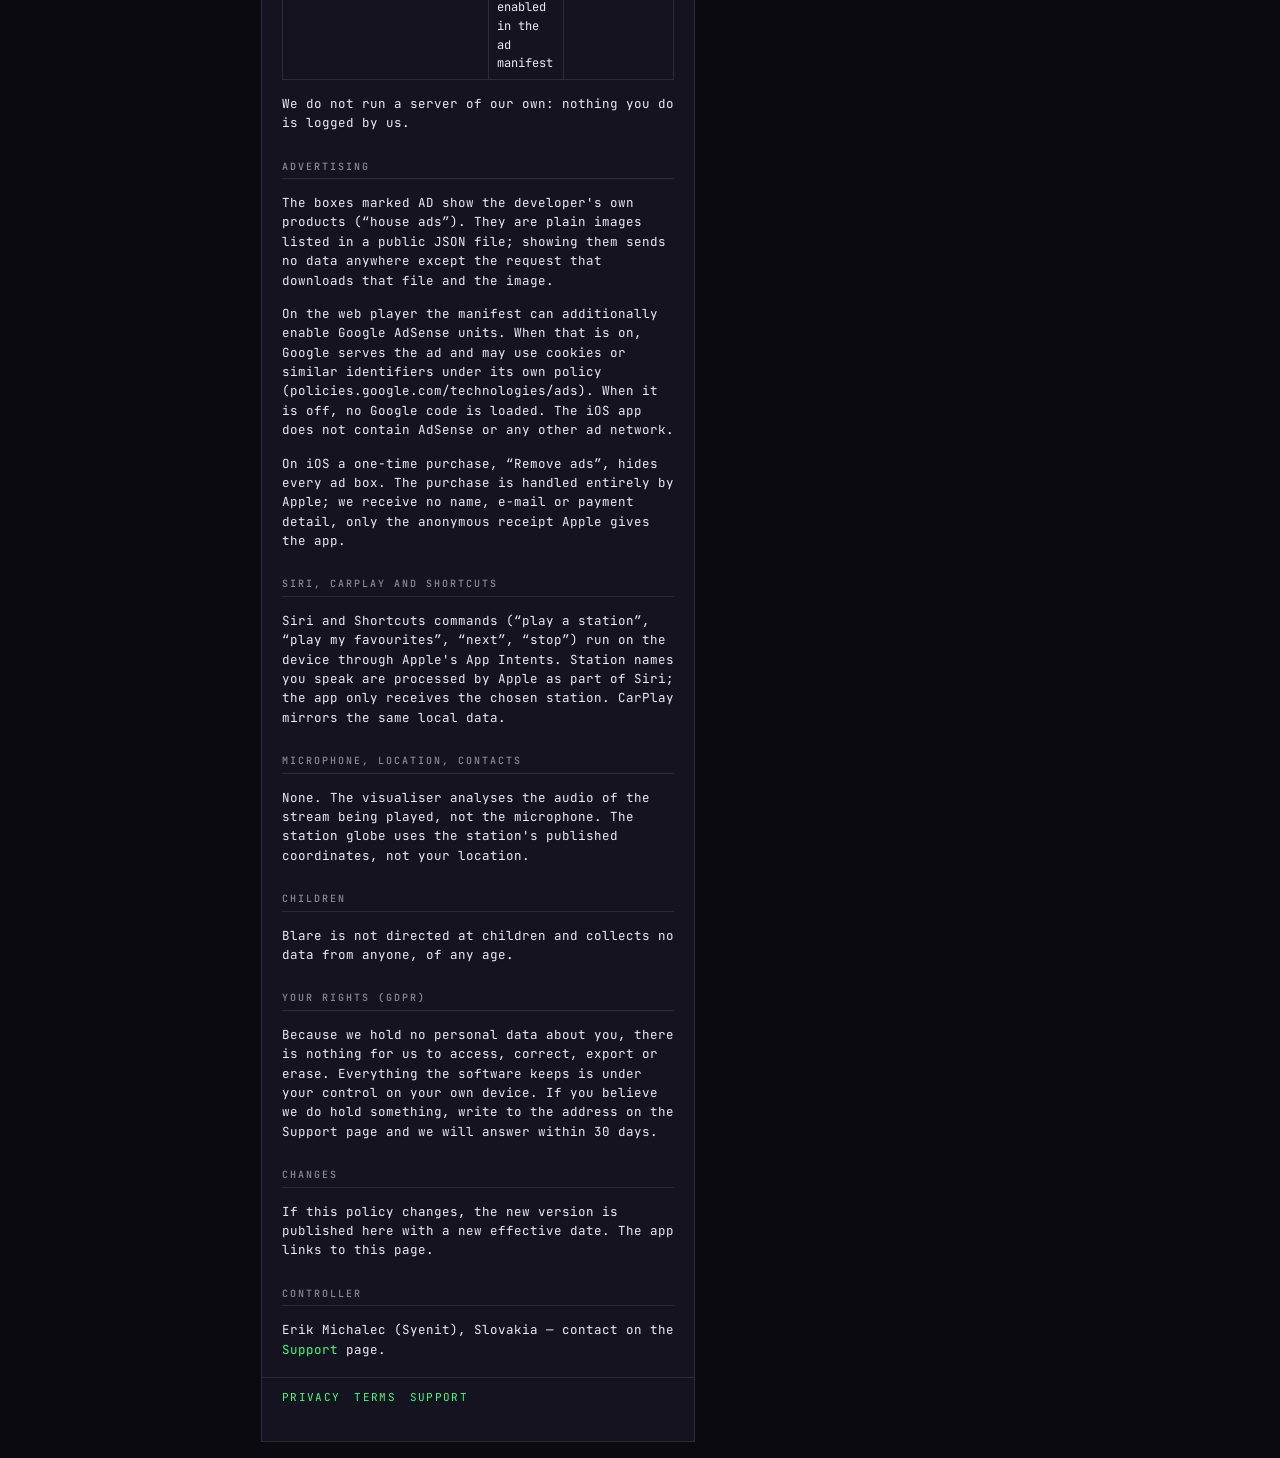
==== commit 08683178: "The full web player replaces the landing page Co-Authored-By: Claude Fable 5.1 <noreply@anthropic.co" ====
--- a/privacy.html
+++ b/privacy.html
@@ -8,7 +8,7 @@
 <link rel="preconnect" href="https://fonts.googleapis.com">
 <link rel="preconnect" href="https://fonts.gstatic.com" crossorigin>
 <link href="https://fonts.googleapis.com/css2?family=JetBrains+Mono:wght@400;500;700;800&display=swap" rel="stylesheet">
-<link rel="stylesheet" href="blare.css">
+<link rel="stylesheet" href="blare.css?v=1788471522">
 </head>
 <body>
 <div class="page">
@@ -18,7 +18,7 @@
       <div class="status"><span class="dot"></span><span>PRIVACY</span></div>
     </header>
     <nav class="doc-nav">
-      <a href="./">◂ BLARE</a>
+      <a href="./">◂ PLAYER</a>
       <a href="privacy.html" class="on">PRIVACY</a>
       <a href="terms.html">TERMS</a>
       <a href="support.html">SUPPORT</a>
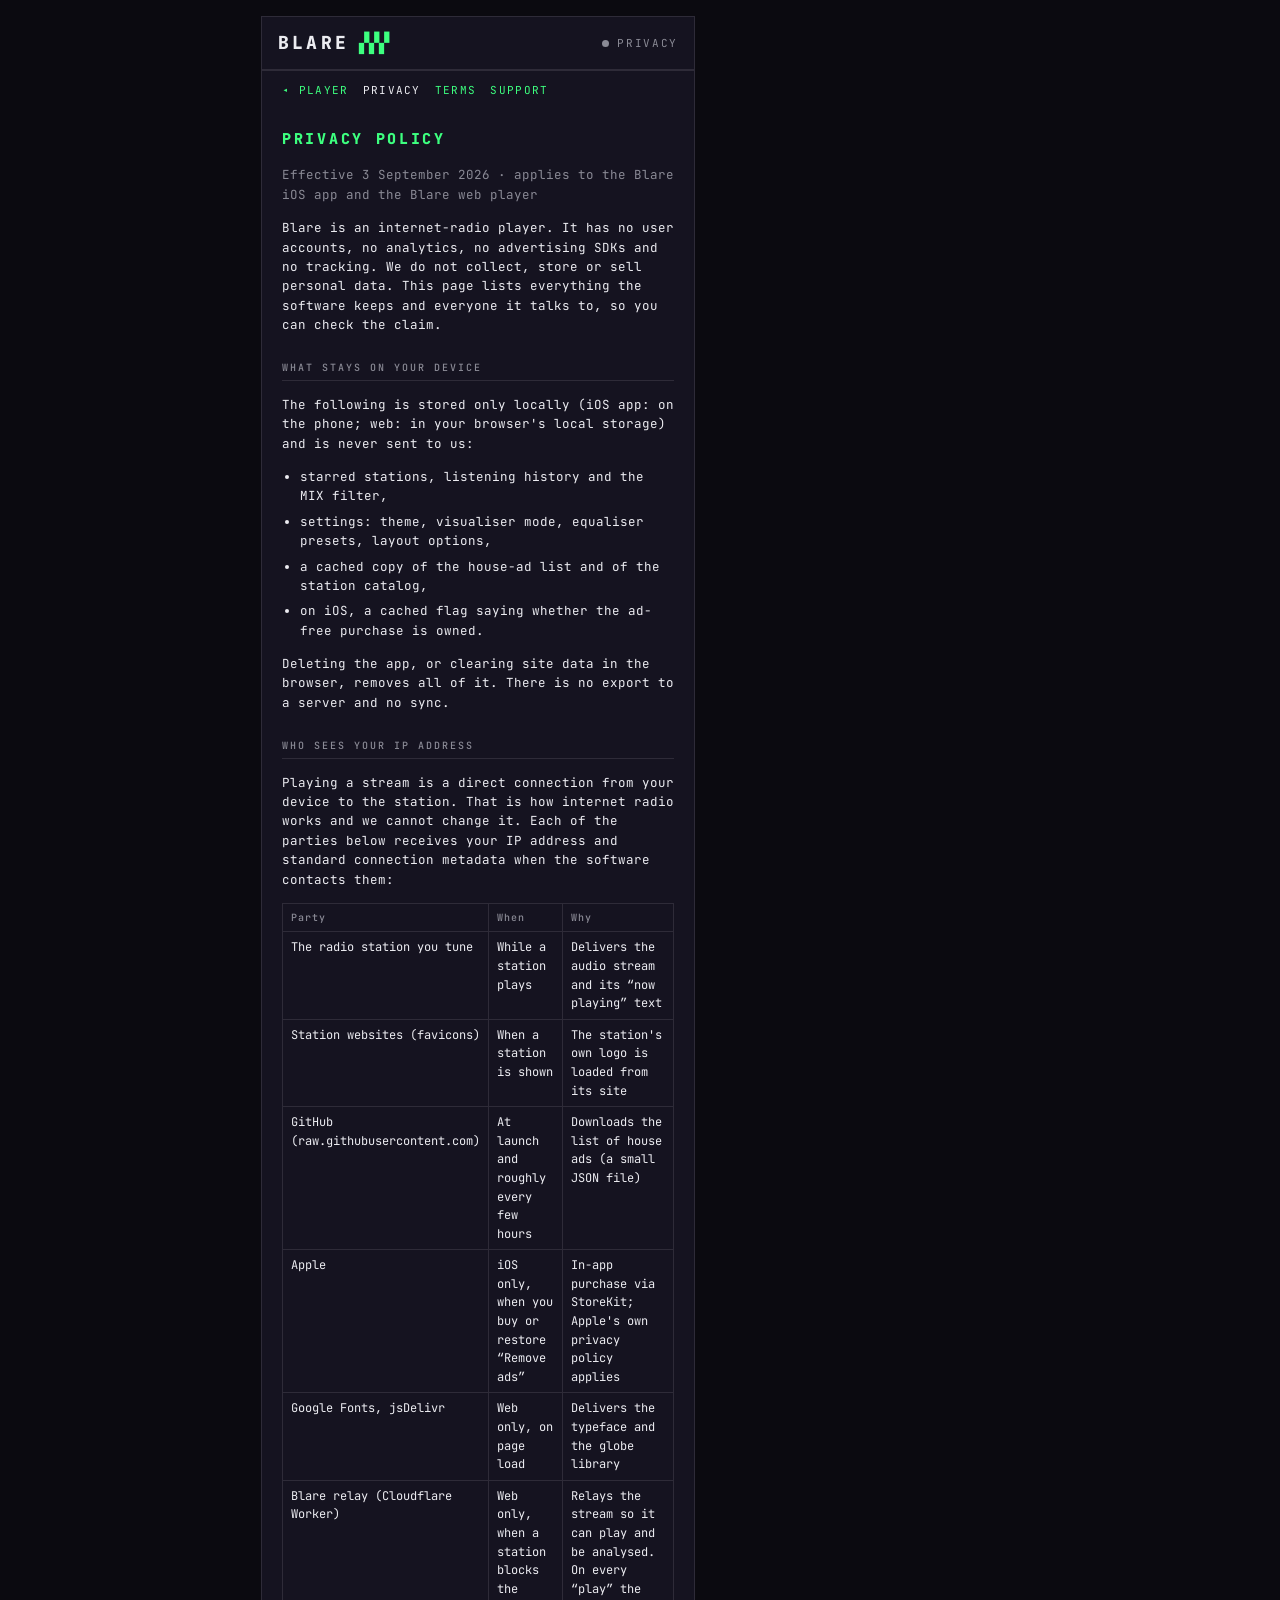
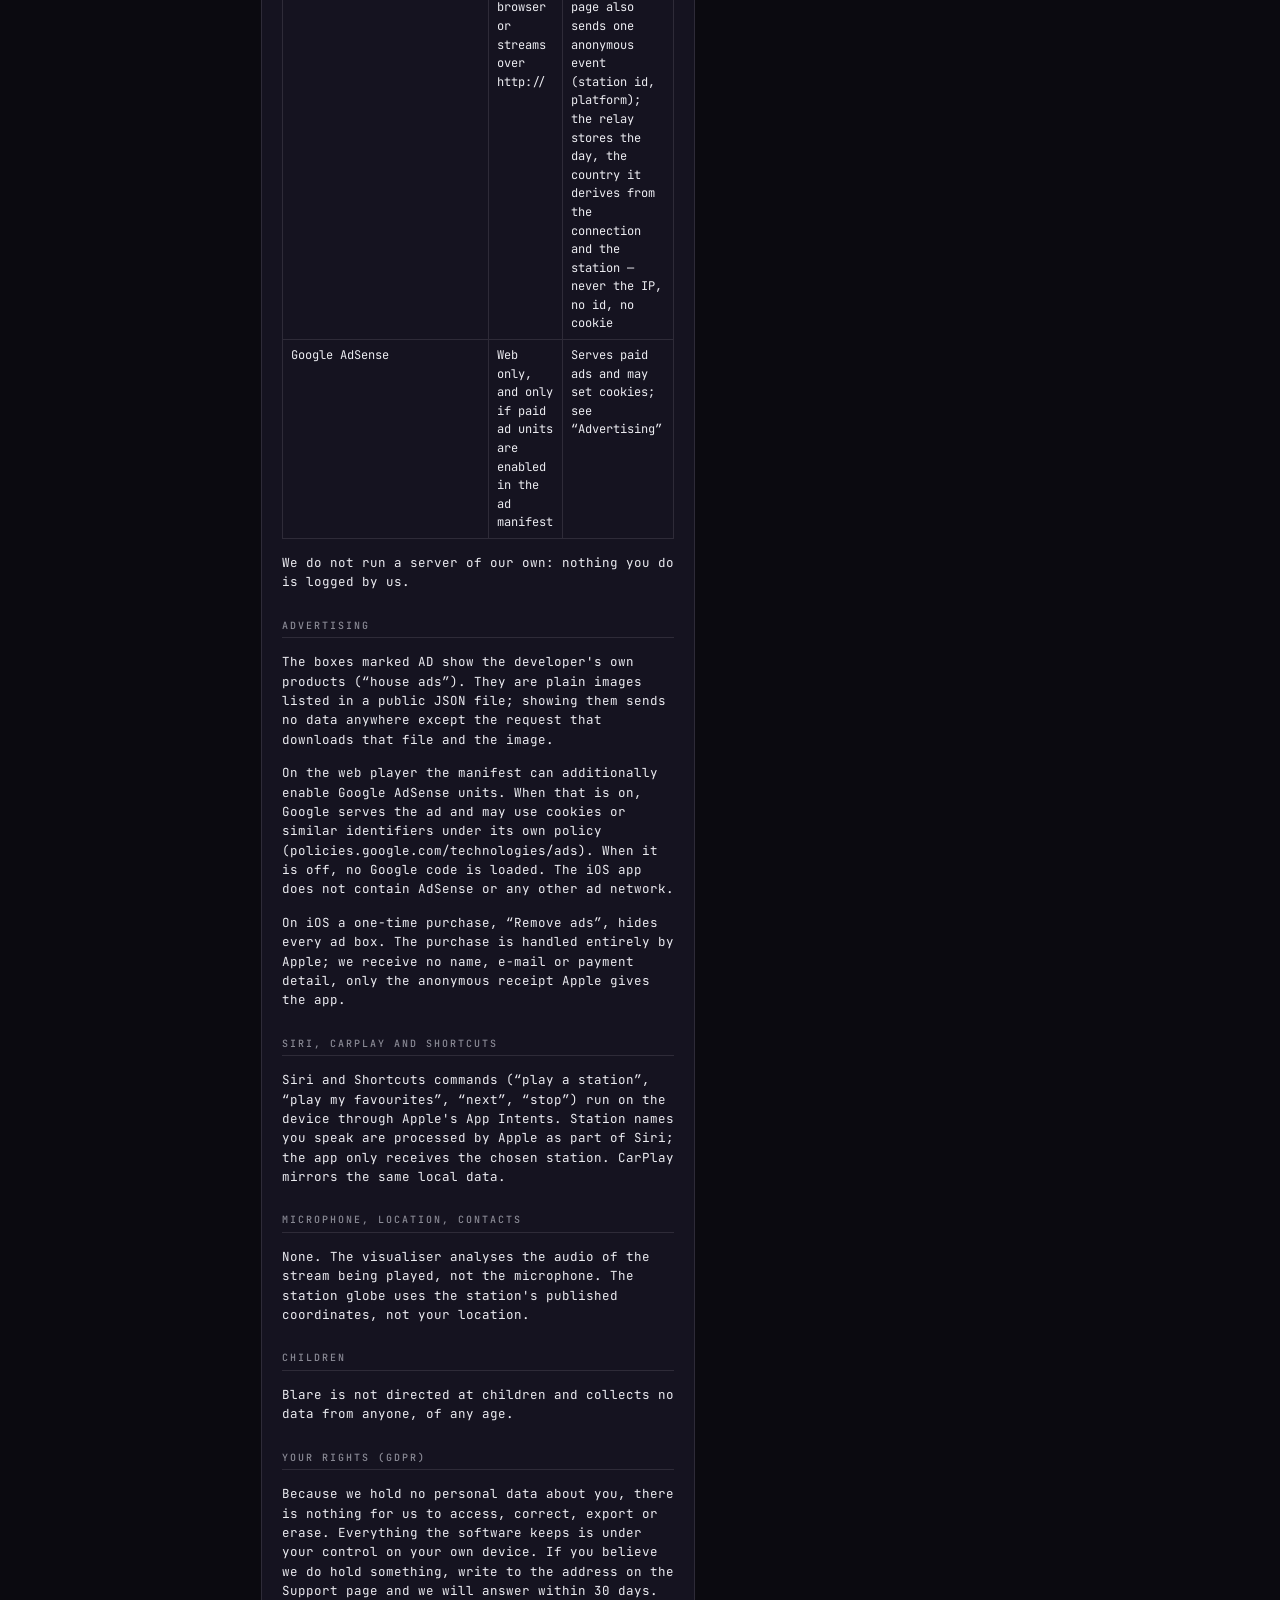
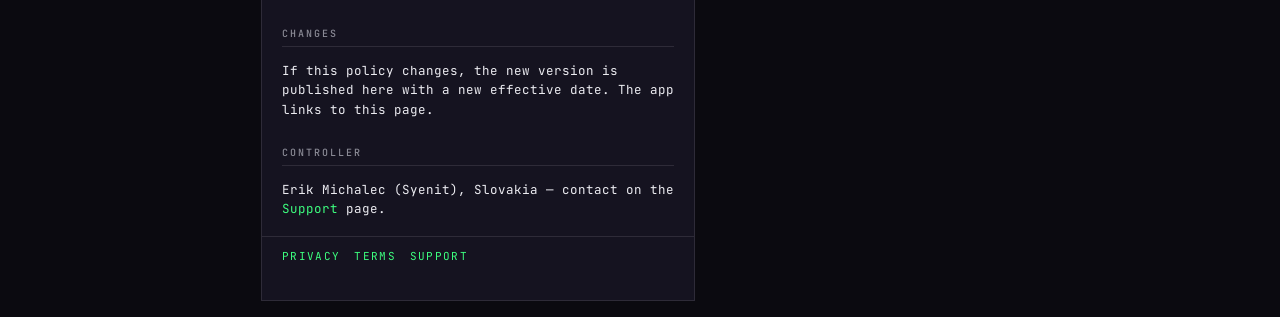
==== commit d22f96a0: "Relay + listen ping hooks (edge URL empty until deployed); privacy row Co-Authored-By: Claude Fable " ====
--- a/privacy.html
+++ b/privacy.html
@@ -48,6 +48,7 @@
   <tr><td>GitHub (raw.githubusercontent.com)</td><td>At launch and roughly every few hours</td><td>Downloads the list of house ads (a small JSON file)</td></tr>
   <tr><td>Apple</td><td>iOS only, when you buy or restore “Remove ads”</td><td>In-app purchase via StoreKit; Apple's own privacy policy applies</td></tr>
   <tr><td>Google Fonts, jsDelivr</td><td>Web only, on page load</td><td>Delivers the typeface and the globe library</td></tr>
+  <tr><td>Blare relay (Cloudflare Worker)</td><td>Web only, when a station blocks the browser or streams over http://</td><td>Relays the stream so it can play and be analysed. On every “play” the page also sends one anonymous event (station id, platform); the relay stores the day, the country it derives from the connection and the station — never the IP, no id, no cookie</td></tr>
   <tr><td>Google AdSense</td><td>Web only, and only if paid ad units are enabled in the ad manifest</td><td>Serves paid ads and may set cookies; see “Advertising”</td></tr>
 </table>
 <p>We do not run a server of our own: nothing you do is logged by us.</p>
--- a/blare.css
+++ b/blare.css
@@ -16,7 +16,7 @@
 .center{text-align:center}
 .label{font-size:9px;letter-spacing:.2em;color:var(--dim)}
 
-.page{min-height:100vh;display:grid;grid-template-columns:minmax(0,1fr);justify-items:center;align-content:start;gap:12px;padding:16px}
+.page{display:grid;grid-template-columns:minmax(0,1fr);justify-items:center;align-content:start;gap:12px;padding:16px}
 .ad-side{display:none}
 @media (min-width:1100px){
   .page{grid-template-columns:434px 300px;justify-content:center;column-gap:24px}
@@ -26,7 +26,7 @@
 }
 
 /* ---- the phone column ---- */
-.phone{width:100%;max-width:434px;min-height:calc(100vh - 32px);background:var(--bg);border:1px solid var(--ln);display:flex;flex-direction:column;position:relative;overflow:hidden}
+.phone{width:100%;max-width:434px;min-height:820px;background:var(--bg);border:1px solid var(--ln);display:flex;flex-direction:column;position:relative;overflow:hidden}
 .phone.scan::after{content:"";position:absolute;inset:0;pointer-events:none;background:repeating-linear-gradient(0deg,rgba(0,0,0,.14) 0 1px,transparent 1px 3px)}
 .phone.compact{--rowpad:6px}
 
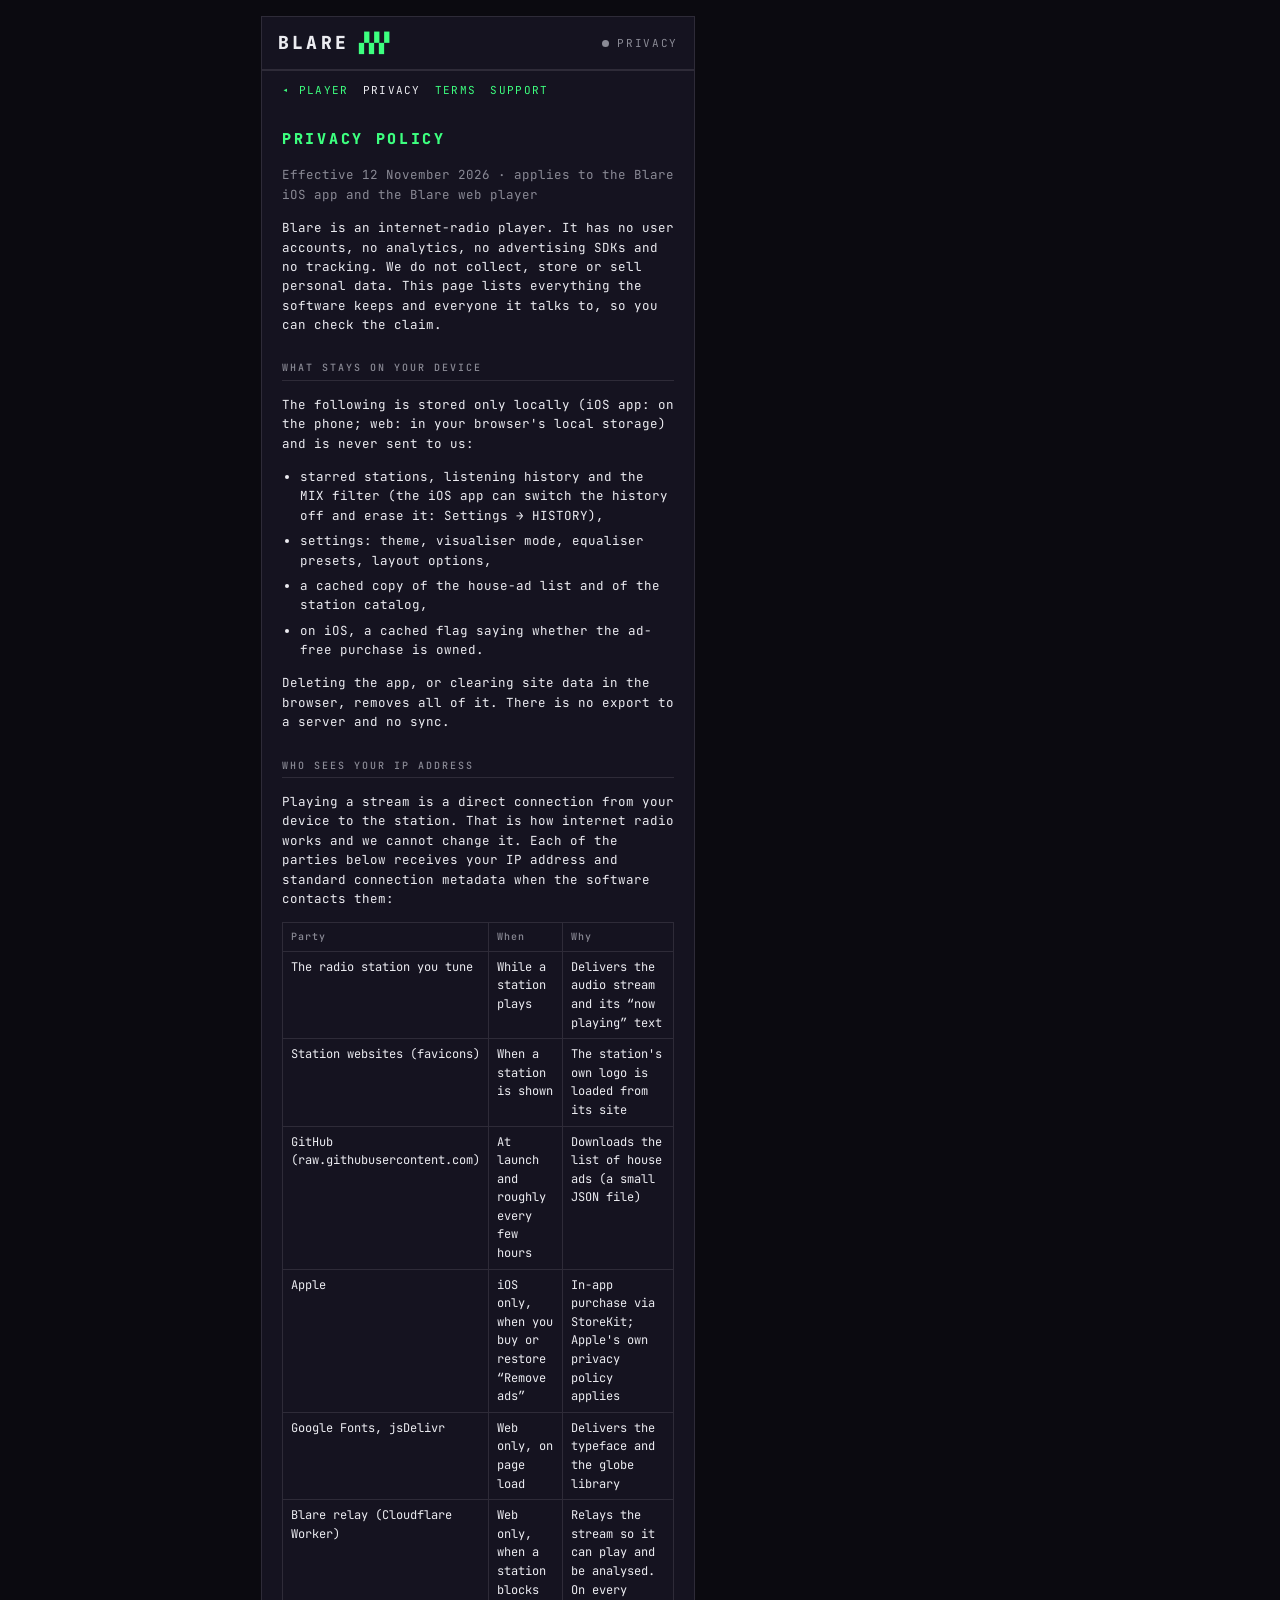
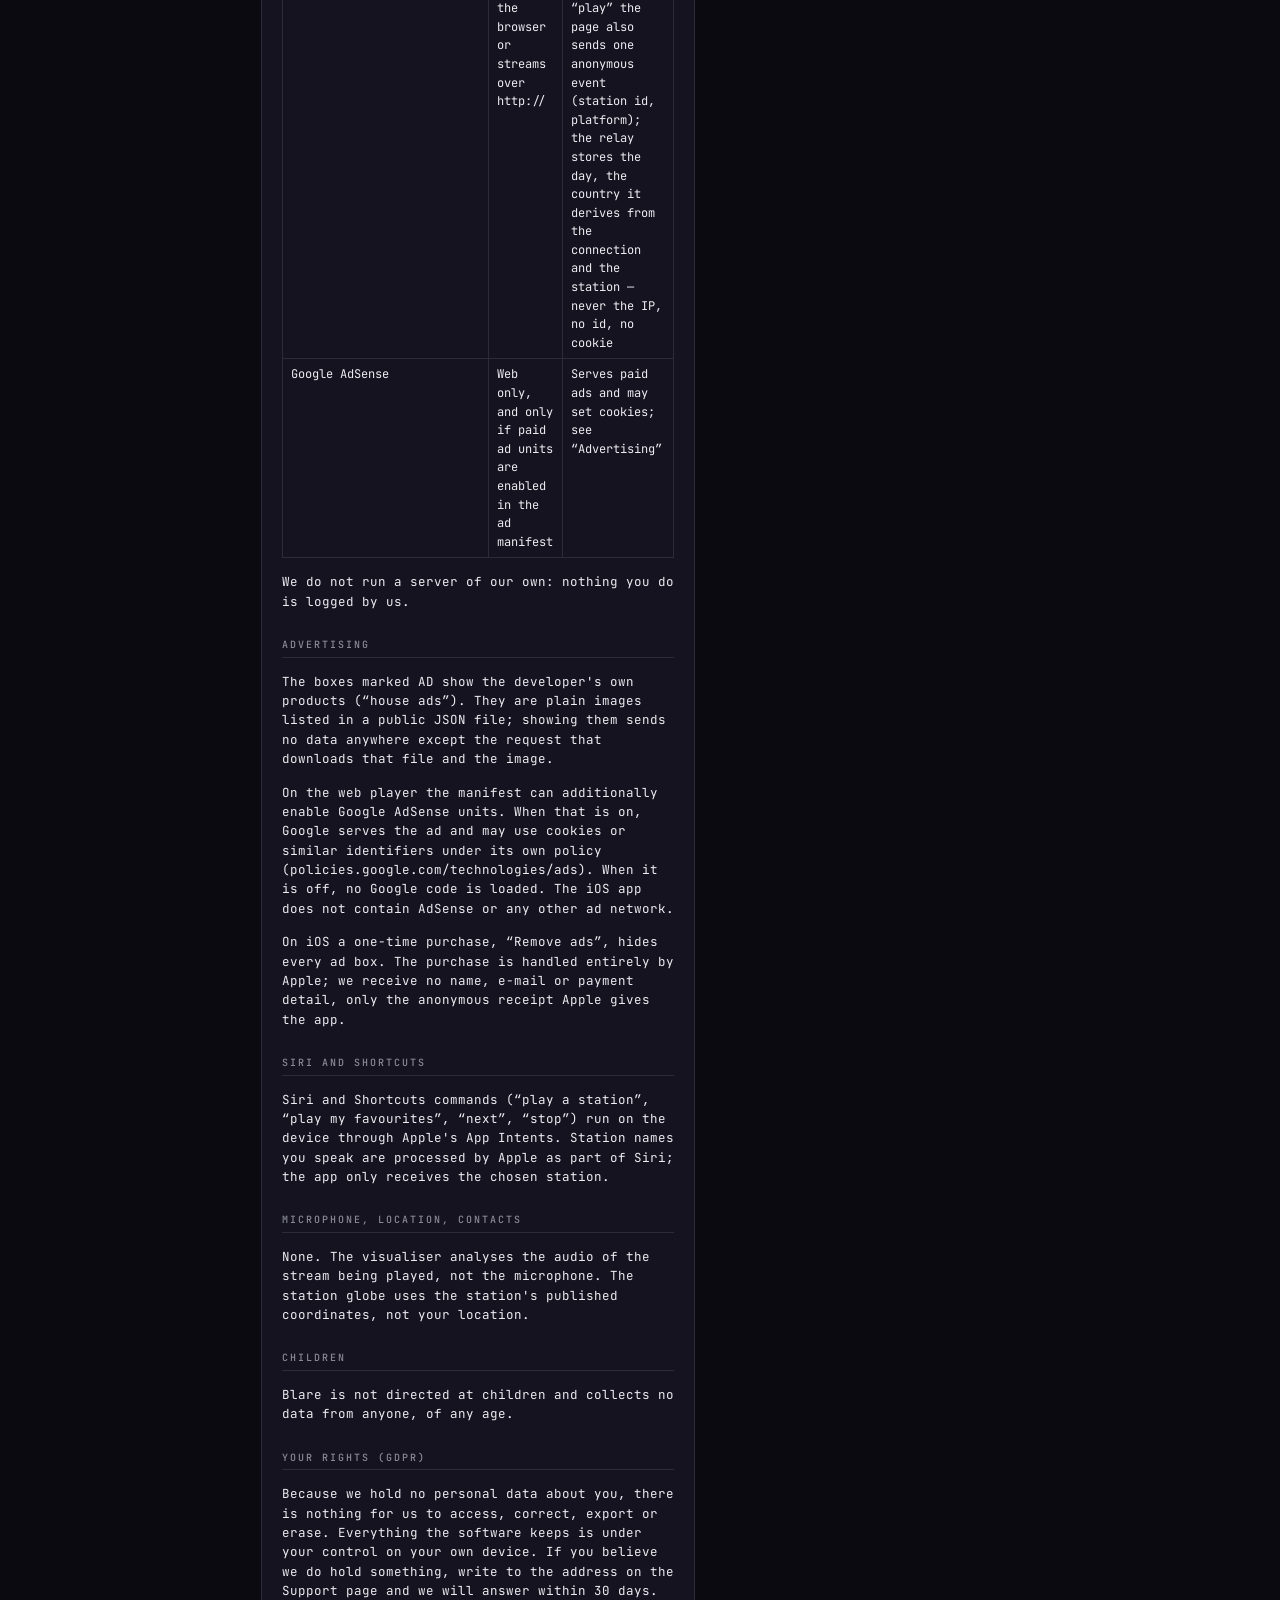
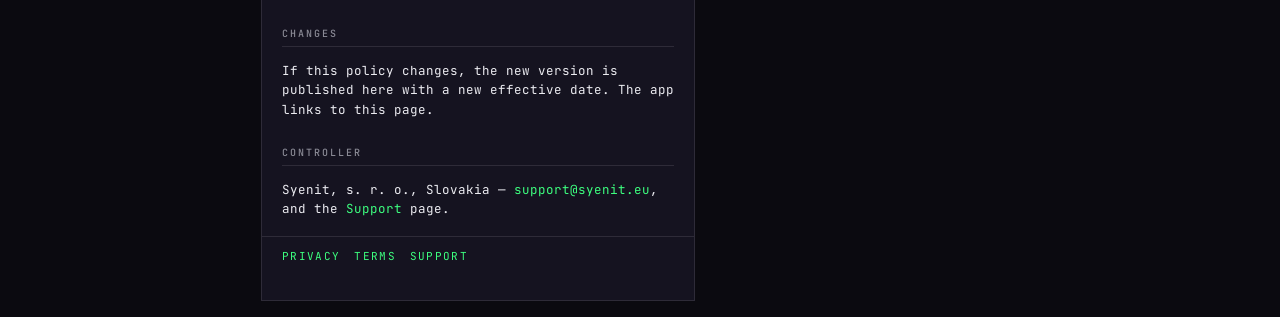
==== commit 7644baa8: "Policies and support: the developer is Syenit, s. r. o. (support@syenit.eu), a station-removal and c" ====
--- a/privacy.html
+++ b/privacy.html
@@ -25,14 +25,14 @@
     </nav>
     <article class="doc-body">
 <h1>PRIVACY POLICY</h1>
-<p class="dim">Effective 3 September 2026 · applies to the Blare iOS app and the Blare web player</p>
+<p class="dim">Effective 12 November 2026 · applies to the Blare iOS app and the Blare web player</p>
 
 <p>Blare is an internet-radio player. It has no user accounts, no analytics, no advertising SDKs and no tracking. We do not collect, store or sell personal data. This page lists everything the software keeps and everyone it talks to, so you can check the claim.</p>
 
 <h2>WHAT STAYS ON YOUR DEVICE</h2>
 <p>The following is stored only locally (iOS app: on the phone; web: in your browser's local storage) and is never sent to us:</p>
 <ul>
-  <li>starred stations, listening history and the MIX filter,</li>
+  <li>starred stations, listening history and the MIX filter (the iOS app can switch the history off and erase it: Settings → HISTORY),</li>
   <li>settings: theme, visualiser mode, equaliser presets, layout options,</li>
   <li>a cached copy of the house-ad list and of the station catalog,</li>
   <li>on iOS, a cached flag saying whether the ad-free purchase is owned.</li>
@@ -58,8 +58,8 @@
 <p>On the web player the manifest can additionally enable Google AdSense units. When that is on, Google serves the ad and may use cookies or similar identifiers under its own policy (policies.google.com/technologies/ads). When it is off, no Google code is loaded. The iOS app does not contain AdSense or any other ad network.</p>
 <p>On iOS a one-time purchase, “Remove ads”, hides every ad box. The purchase is handled entirely by Apple; we receive no name, e-mail or payment detail, only the anonymous receipt Apple gives the app.</p>
 
-<h2>SIRI, CARPLAY AND SHORTCUTS</h2>
-<p>Siri and Shortcuts commands (“play a station”, “play my favourites”, “next”, “stop”) run on the device through Apple's App Intents. Station names you speak are processed by Apple as part of Siri; the app only receives the chosen station. CarPlay mirrors the same local data.</p>
+<h2>SIRI AND SHORTCUTS</h2>
+<p>Siri and Shortcuts commands (“play a station”, “play my favourites”, “next”, “stop”) run on the device through Apple's App Intents. Station names you speak are processed by Apple as part of Siri; the app only receives the chosen station.</p>
 
 <h2>MICROPHONE, LOCATION, CONTACTS</h2>
 <p>None. The visualiser analyses the audio of the stream being played, not the microphone. The station globe uses the station's published coordinates, not your location.</p>
@@ -74,7 +74,7 @@
 <p>If this policy changes, the new version is published here with a new effective date. The app links to this page.</p>
 
 <h2>CONTROLLER</h2>
-<p>Erik Michalec (Syenit), Slovakia — contact on the <a href="support.html">Support</a> page.</p>
+<p>Syenit, s. r. o., Slovakia — <a href="mailto:support@syenit.eu">support@syenit.eu</a>, and the <a href="support.html">Support</a> page.</p>
     </article>
     <nav class="doc-nav">
       <a href="privacy.html">PRIVACY</a><a href="terms.html">TERMS</a><a href="support.html">SUPPORT</a>
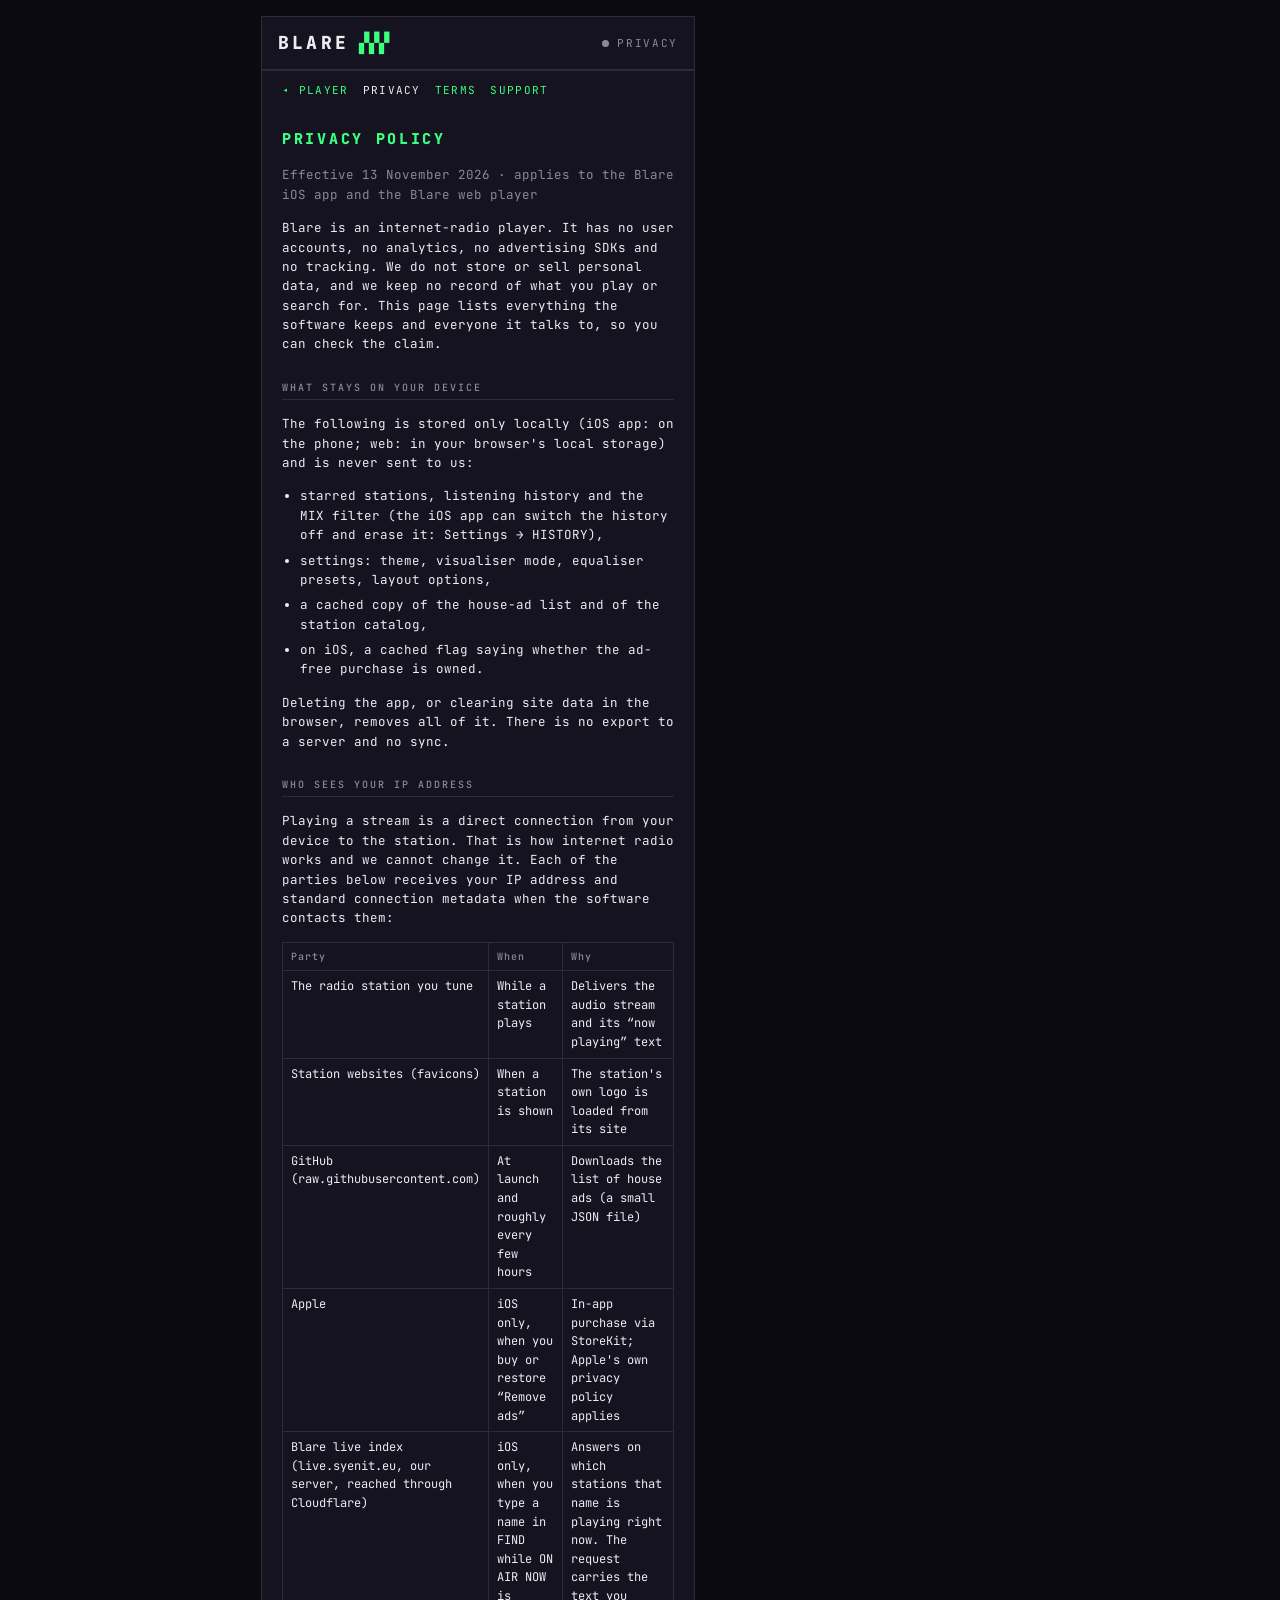
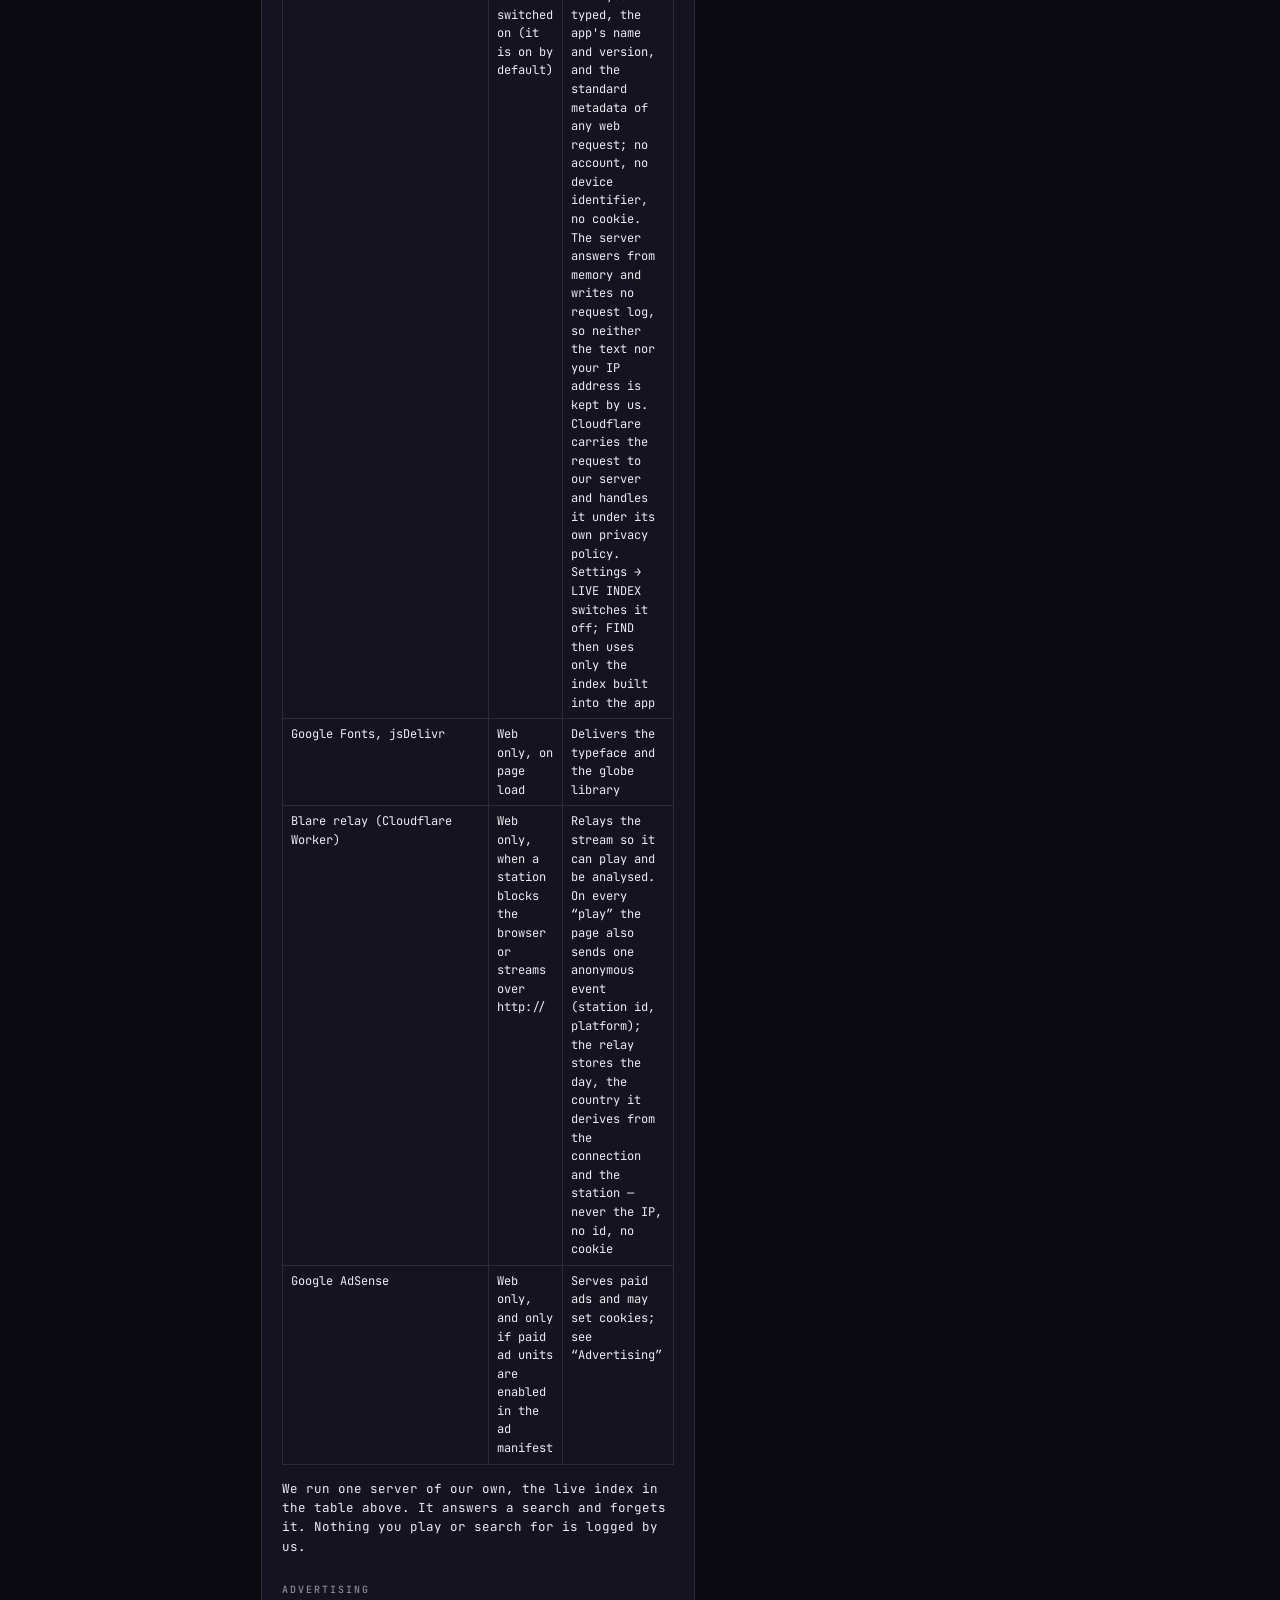
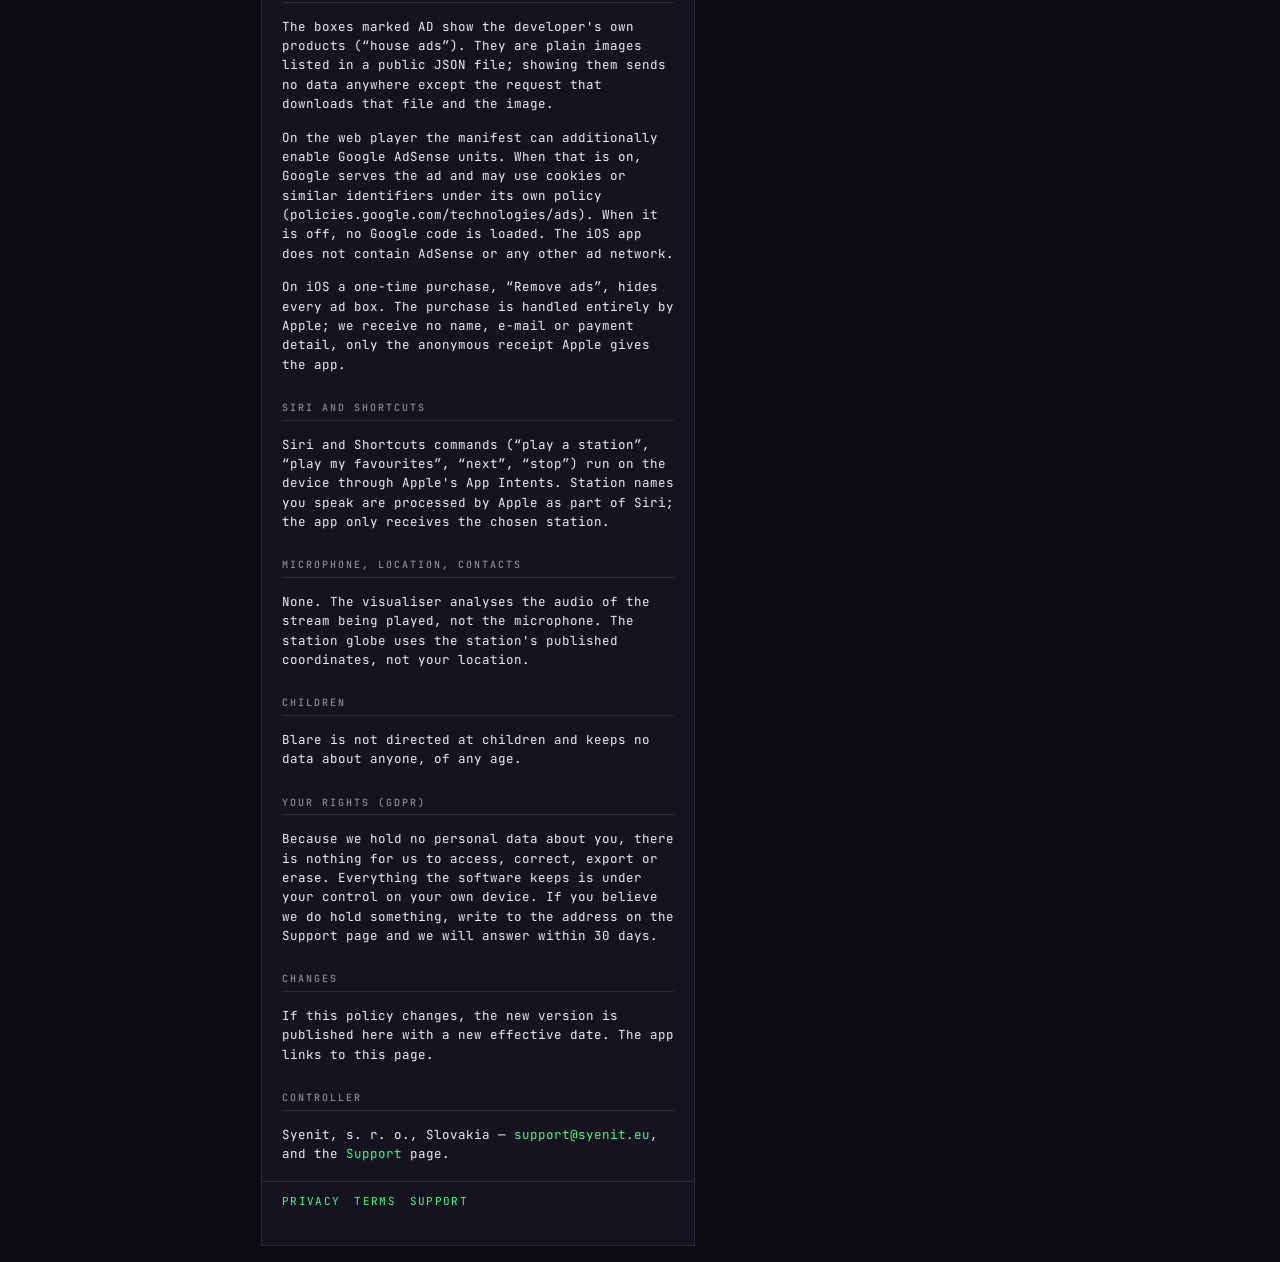
==== commit ca87c067: "Merge agent/web-live-a-data: privacy and support tell about the live index, the web lists the same 7" ====
--- a/privacy.html
+++ b/privacy.html
@@ -25,9 +25,9 @@
     </nav>
     <article class="doc-body">
 <h1>PRIVACY POLICY</h1>
-<p class="dim">Effective 12 November 2026 · applies to the Blare iOS app and the Blare web player</p>
+<p class="dim">Effective 13 November 2026 · applies to the Blare iOS app and the Blare web player</p>
 
-<p>Blare is an internet-radio player. It has no user accounts, no analytics, no advertising SDKs and no tracking. We do not collect, store or sell personal data. This page lists everything the software keeps and everyone it talks to, so you can check the claim.</p>
+<p>Blare is an internet-radio player. It has no user accounts, no analytics, no advertising SDKs and no tracking. We do not store or sell personal data, and we keep no record of what you play or search for. This page lists everything the software keeps and everyone it talks to, so you can check the claim.</p>
 
 <h2>WHAT STAYS ON YOUR DEVICE</h2>
 <p>The following is stored only locally (iOS app: on the phone; web: in your browser's local storage) and is never sent to us:</p>
@@ -47,11 +47,12 @@
   <tr><td>Station websites (favicons)</td><td>When a station is shown</td><td>The station's own logo is loaded from its site</td></tr>
   <tr><td>GitHub (raw.githubusercontent.com)</td><td>At launch and roughly every few hours</td><td>Downloads the list of house ads (a small JSON file)</td></tr>
   <tr><td>Apple</td><td>iOS only, when you buy or restore “Remove ads”</td><td>In-app purchase via StoreKit; Apple's own privacy policy applies</td></tr>
+  <tr><td>Blare live index (live.syenit.eu, our server, reached through Cloudflare)</td><td>iOS only, when you type a name in FIND while ON AIR NOW is switched on (it is on by default)</td><td>Answers on which stations that name is playing right now. The request carries the text you typed, the app's name and version, and the standard metadata of any web request; no account, no device identifier, no cookie. The server answers from memory and writes no request log, so neither the text nor your IP address is kept by us. Cloudflare carries the request to our server and handles it under its own privacy policy. Settings → LIVE INDEX switches it off; FIND then uses only the index built into the app</td></tr>
   <tr><td>Google Fonts, jsDelivr</td><td>Web only, on page load</td><td>Delivers the typeface and the globe library</td></tr>
   <tr><td>Blare relay (Cloudflare Worker)</td><td>Web only, when a station blocks the browser or streams over http://</td><td>Relays the stream so it can play and be analysed. On every “play” the page also sends one anonymous event (station id, platform); the relay stores the day, the country it derives from the connection and the station — never the IP, no id, no cookie</td></tr>
   <tr><td>Google AdSense</td><td>Web only, and only if paid ad units are enabled in the ad manifest</td><td>Serves paid ads and may set cookies; see “Advertising”</td></tr>
 </table>
-<p>We do not run a server of our own: nothing you do is logged by us.</p>
+<p>We run one server of our own, the live index in the table above. It answers a search and forgets it. Nothing you play or search for is logged by us.</p>
 
 <h2>ADVERTISING</h2>
 <p>The boxes marked AD show the developer's own products (“house ads”). They are plain images listed in a public JSON file; showing them sends no data anywhere except the request that downloads that file and the image.</p>
@@ -65,7 +66,7 @@
 <p>None. The visualiser analyses the audio of the stream being played, not the microphone. The station globe uses the station's published coordinates, not your location.</p>
 
 <h2>CHILDREN</h2>
-<p>Blare is not directed at children and collects no data from anyone, of any age.</p>
+<p>Blare is not directed at children and keeps no data about anyone, of any age.</p>
 
 <h2>YOUR RIGHTS (GDPR)</h2>
 <p>Because we hold no personal data about you, there is nothing for us to access, correct, export or erase. Everything the software keeps is under your control on your own device. If you believe we do hold something, write to the address on the Support page and we will answer within 30 days.</p>
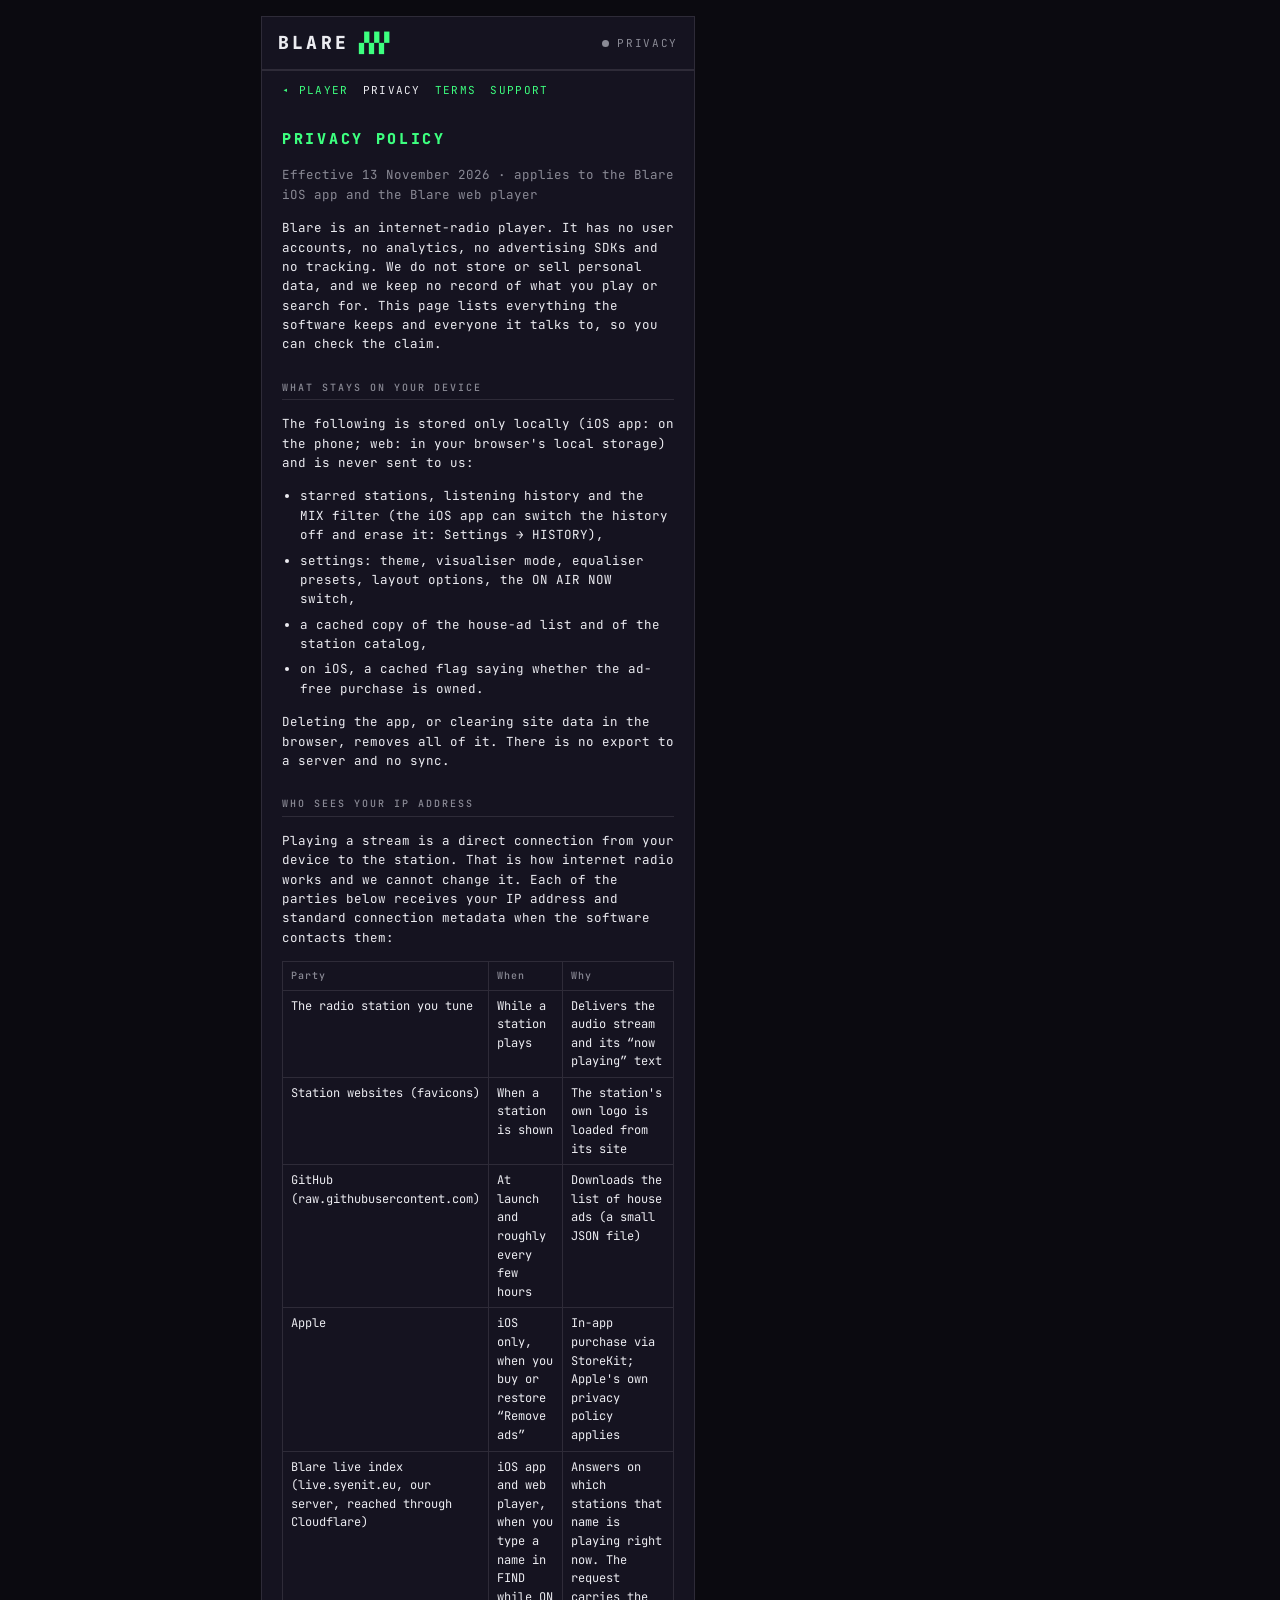
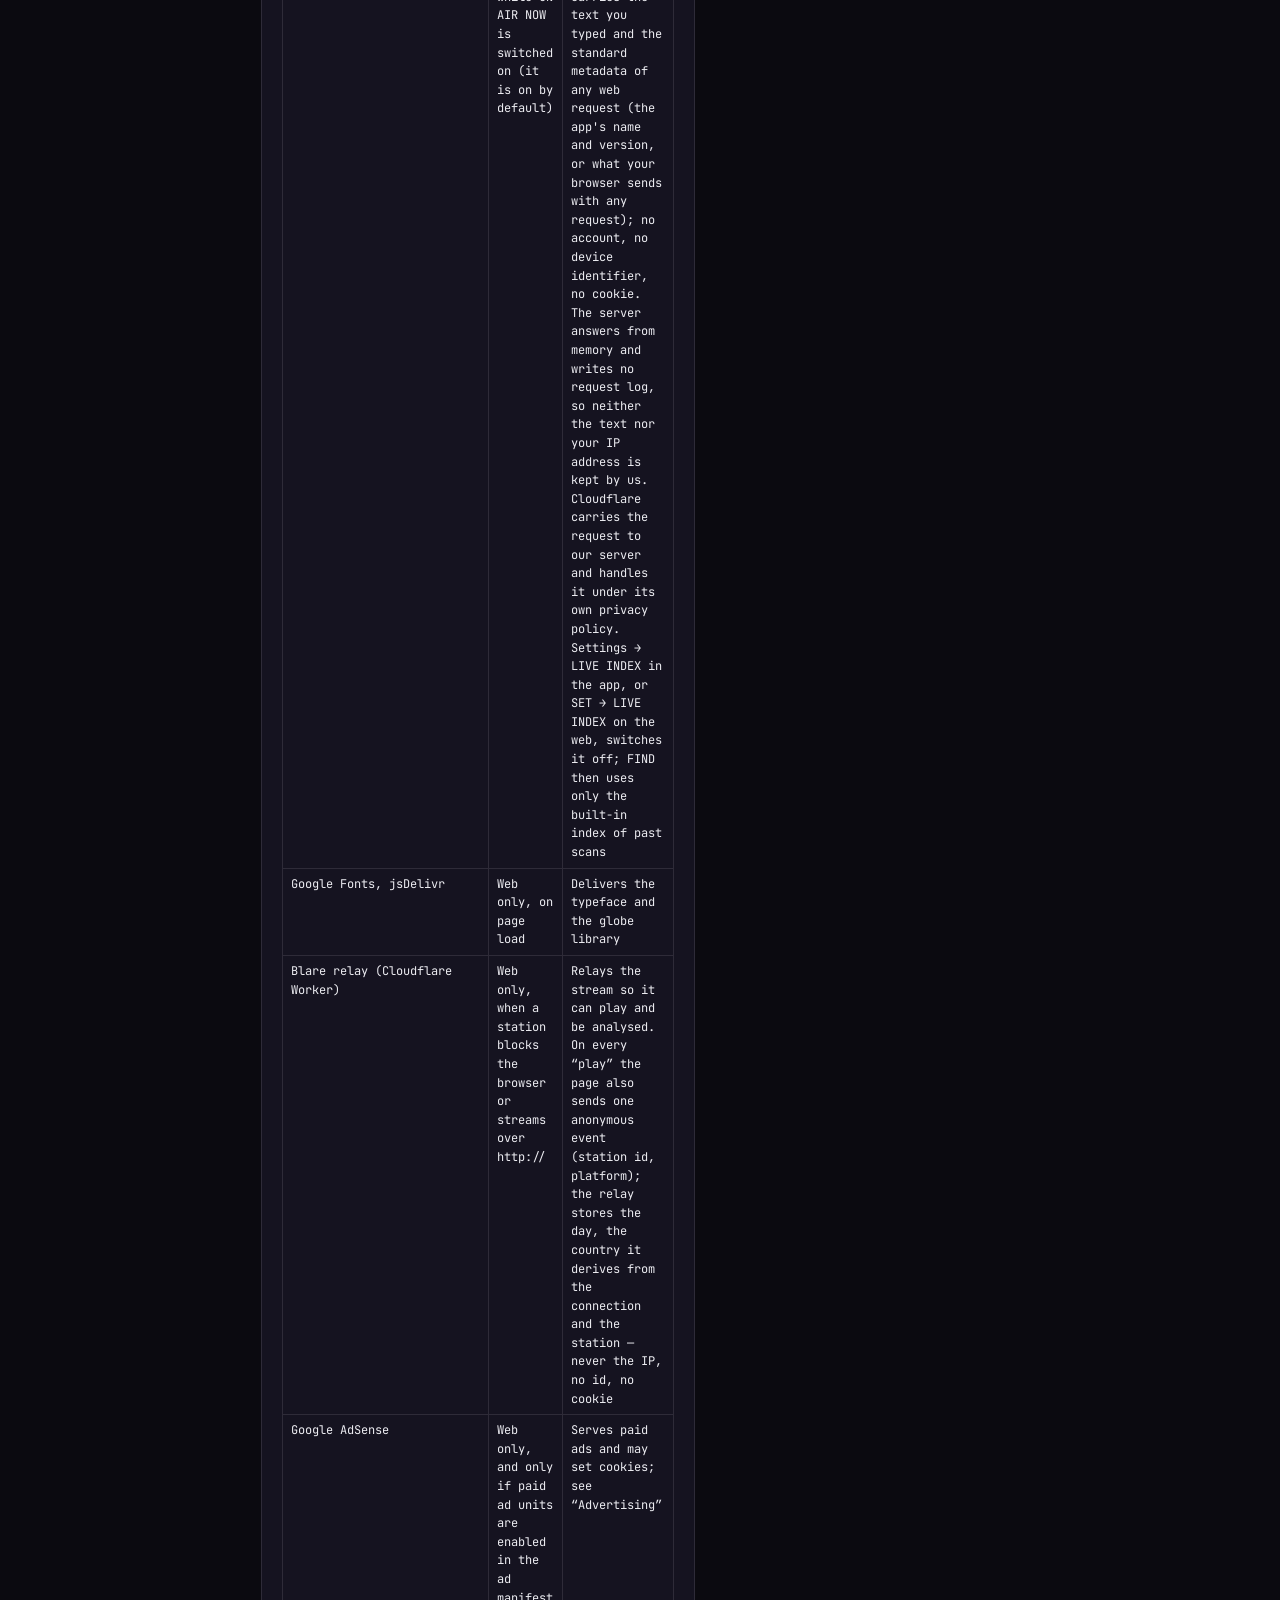
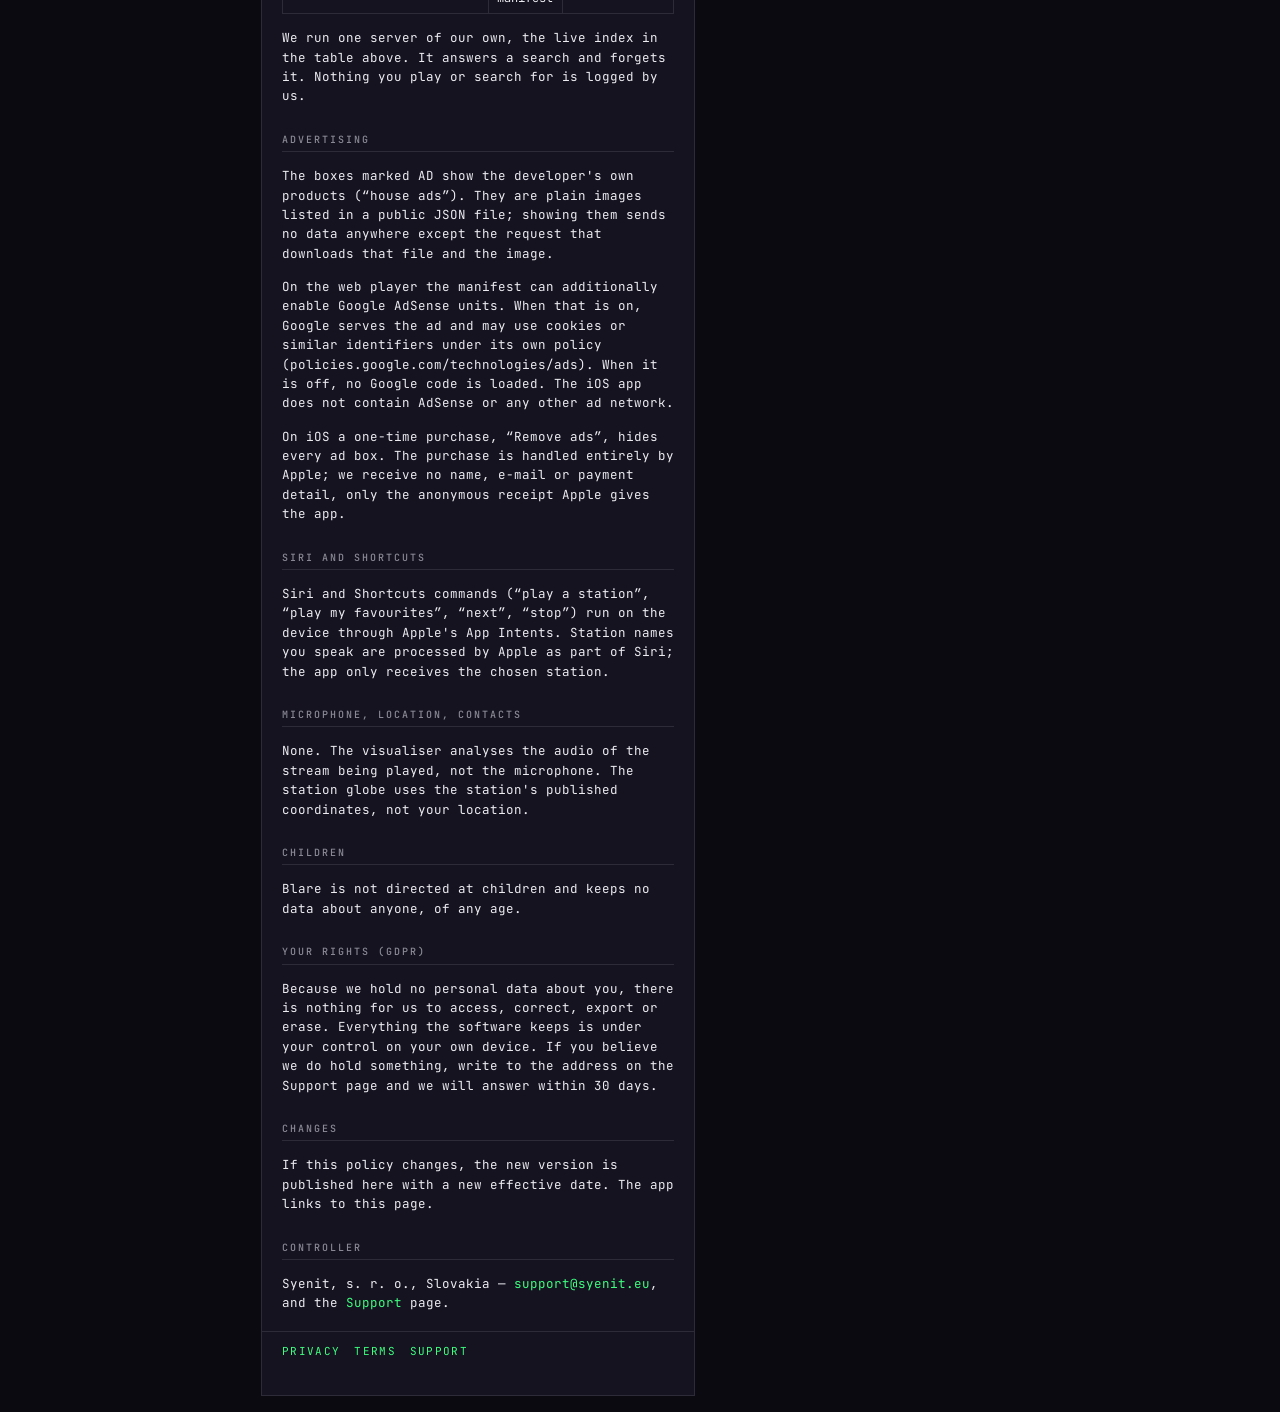
==== commit 69b74b08: "Merge agent/web-find-live: FIND on the web asks the live index where a name is on air now Co-Authore" ====
--- a/privacy.html
+++ b/privacy.html
@@ -33,7 +33,7 @@
 <p>The following is stored only locally (iOS app: on the phone; web: in your browser's local storage) and is never sent to us:</p>
 <ul>
   <li>starred stations, listening history and the MIX filter (the iOS app can switch the history off and erase it: Settings → HISTORY),</li>
-  <li>settings: theme, visualiser mode, equaliser presets, layout options,</li>
+  <li>settings: theme, visualiser mode, equaliser presets, layout options, the ON AIR NOW switch,</li>
   <li>a cached copy of the house-ad list and of the station catalog,</li>
   <li>on iOS, a cached flag saying whether the ad-free purchase is owned.</li>
 </ul>
@@ -47,7 +47,7 @@
   <tr><td>Station websites (favicons)</td><td>When a station is shown</td><td>The station's own logo is loaded from its site</td></tr>
   <tr><td>GitHub (raw.githubusercontent.com)</td><td>At launch and roughly every few hours</td><td>Downloads the list of house ads (a small JSON file)</td></tr>
   <tr><td>Apple</td><td>iOS only, when you buy or restore “Remove ads”</td><td>In-app purchase via StoreKit; Apple's own privacy policy applies</td></tr>
-  <tr><td>Blare live index (live.syenit.eu, our server, reached through Cloudflare)</td><td>iOS only, when you type a name in FIND while ON AIR NOW is switched on (it is on by default)</td><td>Answers on which stations that name is playing right now. The request carries the text you typed, the app's name and version, and the standard metadata of any web request; no account, no device identifier, no cookie. The server answers from memory and writes no request log, so neither the text nor your IP address is kept by us. Cloudflare carries the request to our server and handles it under its own privacy policy. Settings → LIVE INDEX switches it off; FIND then uses only the index built into the app</td></tr>
+  <tr><td>Blare live index (live.syenit.eu, our server, reached through Cloudflare)</td><td>iOS app and web player, when you type a name in FIND while ON AIR NOW is switched on (it is on by default)</td><td>Answers on which stations that name is playing right now. The request carries the text you typed and the standard metadata of any web request (the app's name and version, or what your browser sends with any request); no account, no device identifier, no cookie. The server answers from memory and writes no request log, so neither the text nor your IP address is kept by us. Cloudflare carries the request to our server and handles it under its own privacy policy. Settings → LIVE INDEX in the app, or SET → LIVE INDEX on the web, switches it off; FIND then uses only the built-in index of past scans</td></tr>
   <tr><td>Google Fonts, jsDelivr</td><td>Web only, on page load</td><td>Delivers the typeface and the globe library</td></tr>
   <tr><td>Blare relay (Cloudflare Worker)</td><td>Web only, when a station blocks the browser or streams over http://</td><td>Relays the stream so it can play and be analysed. On every “play” the page also sends one anonymous event (station id, platform); the relay stores the day, the country it derives from the connection and the station — never the IP, no id, no cookie</td></tr>
   <tr><td>Google AdSense</td><td>Web only, and only if paid ad units are enabled in the ad manifest</td><td>Serves paid ads and may set cookies; see “Advertising”</td></tr>
